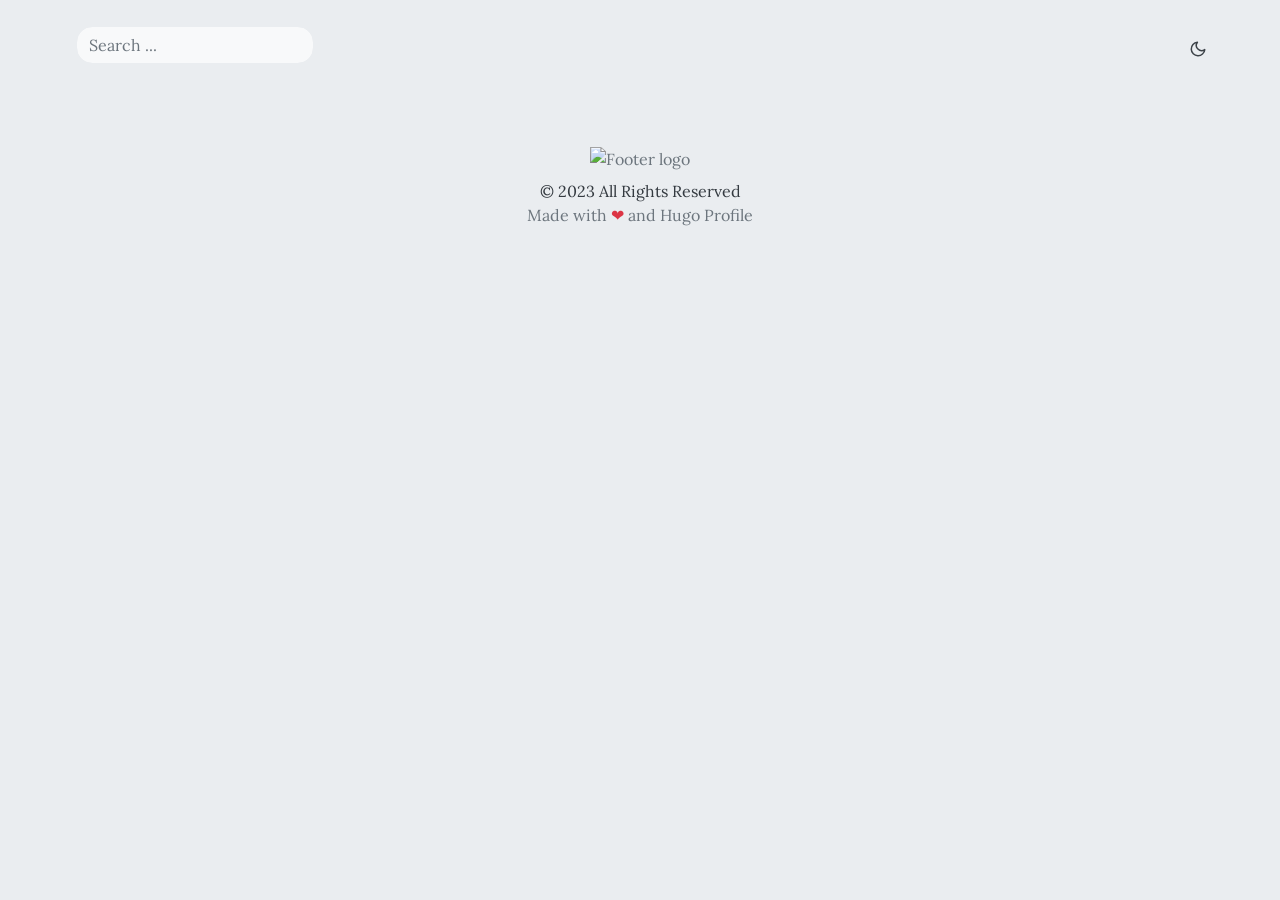
==== index.html @ 97f31968 "deploy: 931cd6fc75c11cf27ccd71684d33499bc41cb45c" ====
<!doctype html><html><head><meta name=generator content="Hugo 0.110.0"><meta charset=utf-8><meta name=viewport content="width=device-width,initial-scale=1"><meta http-equiv=x-ua-compatible content="ie=edge"><meta http-equiv=accept-ch content="DPR, Viewport-Width, Width"><link rel=icon href=/fav.png type=image/gif><link rel=preconnect href=https://fonts.googleapis.com><link rel=preconnect href=https://fonts.gstatic.com crossorigin><link rel=preload as=style href="https://fonts.googleapis.com/css2?family=Alata&family=Lora:ital,wght@0,400;0,500;0,600;0,700;1,400;1,500;1,600;1,700&family=Roboto:ital,wght@0,100;0,300;0,400;0,500;0,700;0,900;1,100;1,300;1,400;1,500;1,700;1,900&display=swap"><link rel=stylesheet href="https://fonts.googleapis.com/css2?family=Alata&family=Lora:ital,wght@0,400;0,500;0,600;0,700;1,400;1,500;1,600;1,700&family=Roboto:ital,wght@0,100;0,300;0,400;0,500;0,700;0,900;1,100;1,300;1,400;1,500;1,700;1,900&display=swap" media=print onload='this.media="all"'><noscript><link href="https://fonts.googleapis.com/css2?family=Alata&family=Lora:ital,wght@0,400;0,500;0,600;0,700;1,400;1,500;1,600;1,700&family=Roboto:ital,wght@0,100;0,300;0,400;0,500;0,700;0,900;1,100;1,300;1,400;1,500;1,700;1,900&display=swap" rel=stylesheet></noscript><link rel=stylesheet href=/css/font.css media=all><meta property="og:title" content="My New Hugo Site"><meta property="og:description" content><meta property="og:type" content="website"><meta property="og:url" content="http://eswarijayakumar.github.io/"><meta name=twitter:card content="summary"><meta name=twitter:title content="My New Hugo Site"><meta name=twitter:description content><link rel=stylesheet href=/bootstrap-5/css/bootstrap.min.css media=all><link rel=stylesheet href=/css/header.css media=all><link rel=stylesheet href=/css/footer.css media=all><link rel=stylesheet href=/css/theme.css media=all><style>:root{--text-color:#343a40;--text-secondary-color:#6c757d;--background-color:#eaedf0;--secondary-background-color:#64ffda1a;--primary-color:#007bff;--secondary-color:#f8f9fa;--text-color-dark:#e4e6eb;--text-secondary-color-dark:#b0b3b8;--background-color-dark:#18191a;--secondary-background-color-dark:#212529;--primary-color-dark:#ffffff;--secondary-color-dark:#212529}body{font-size:1rem;font-weight:400;line-height:1.5;text-align:left}html{background-color:var(--background-color)!important}body::-webkit-scrollbar{width:.5em;height:.5em;background-color:var(--background-color)}::-webkit-scrollbar-track{box-shadow:inset 0 0 6px var(--background-color);border-radius:1rem}::-webkit-scrollbar-thumb{border-radius:1rem;background-color:var(--secondary-color);outline:1px solid var(--background-color)}#search-content::-webkit-scrollbar{width:.5em;height:.1em;background-color:var(--background-color)}</style><meta name=description content><link rel=stylesheet href=/css/index.css media=all><link rel=stylesheet href=/css/projects.css media=all><script defer src=/fontawesome-5/all-5.15.4.js></script><title>My New Hugo Site</title></head><body class=light onload=loading()><script>localStorage.getItem("pref-theme")==="dark"?document.body.classList.add("dark"):localStorage.getItem("pref-theme")==="light"?document.body.classList.remove("dark"):window.matchMedia("(prefers-color-scheme: dark)").matches&&document.body.classList.add("dark")</script><header><nav class="pt-3 navbar navbar-expand-lg"><div class="container-fluid mx-xs-2 mx-sm-5 mx-md-5 mx-lg-5"><a class="navbar-brand primary-font text-wrap" href=/></a><div><input id=search autocomplete=off class="form-control mr-sm-2 d-none d-md-block" placeholder="Search ..." aria-label=Search oninput=searchOnChange(event)></div><button class=navbar-toggler type=button data-bs-toggle=collapse data-bs-target=#navbarContent aria-controls=navbarContent aria-expanded=false aria-label="Toggle navigation"><svg aria-hidden="true" height="24" viewBox="0 0 16 16" width="24" data-view-component="true"><path fill-rule="evenodd" d="M1 2.75A.75.75.0 011.75 2h12.5a.75.75.0 110 1.5H1.75A.75.75.0 011 2.75zm0 5A.75.75.0 011.75 7h12.5a.75.75.0 110 1.5H1.75A.75.75.0 011 7.75zM1.75 12a.75.75.0 100 1.5h12.5a.75.75.0 100-1.5H1.75z"/></svg></button><div class="collapse navbar-collapse text-wrap primary-font" id=navbarContent><ul class="navbar-nav ms-auto text-center"><li class="nav-item navbar-text d-block d-md-none"><div class=nav-link><input id=search autocomplete=off class="form-control mr-sm-2" placeholder="Search ..." aria-label=Search oninput=searchOnChange(event)></div></li><li class="nav-item navbar-text"><div class=text-center><button id=theme-toggle><svg id="moon" xmlns="http://www.w3.org/2000/svg" width="24" height="24" viewBox="0 0 24 24" fill="none" stroke="currentcolor" stroke-width="2" stroke-linecap="round" stroke-linejoin="round"><path d="M21 12.79A9 9 0 1111.21 3 7 7 0 0021 12.79z"/></svg><svg id="sun" xmlns="http://www.w3.org/2000/svg" width="24" height="24" viewBox="0 0 24 24" fill="none" stroke="currentcolor" stroke-width="2" stroke-linecap="round" stroke-linejoin="round"><circle cx="12" cy="12" r="5"/><line x1="12" y1="1" x2="12" y2="3"/><line x1="12" y1="21" x2="12" y2="23"/><line x1="4.22" y1="4.22" x2="5.64" y2="5.64"/><line x1="18.36" y1="18.36" x2="19.78" y2="19.78"/><line x1="1" y1="12" x2="3" y2="12"/><line x1="21" y1="12" x2="23" y2="12"/><line x1="4.22" y1="19.78" x2="5.64" y2="18.36"/><line x1="18.36" y1="5.64" x2="19.78" y2="4.22"/></svg></button></div></li></ul></div></div></nav></header><div id=content><svg xmlns="http://www.w3.org/2000/svg" style="display:none"><symbol id="check-circle-fill" viewBox="0 0 16 16"><path d="M16 8A8 8 0 110 8a8 8 0 0116 0zm-3.97-3.03a.75.75.0 00-1.08.022L7.477 9.417 5.384 7.323a.75.75.0 00-1.06 1.06L6.97 11.03a.75.75.0 001.079-.02l3.992-4.99a.75.75.0 00-.01-1.05z"/></symbol><symbol id="info-fill" viewBox="0 0 16 16"><path d="M8 16A8 8 0 108 0a8 8 0 000 16zm.93-9.412-1 4.705c-.07.34.029.533.304.533.194.0.487-.07.686-.246l-.088.416c-.287.346-.92.598-1.465.598-.703.0-1.002-.422-.808-1.319l.738-3.468c.064-.293.006-.399-.287-.47l-.451-.081.082-.381 2.29-.287zM8 5.5a1 1 0 110-2 1 1 0 010 2z"/></symbol><symbol id="exclamation-triangle-fill" viewBox="0 0 16 16"><path d="M8.982 1.566a1.13 1.13.0 00-1.96.0L.165 13.233c-.457.778.091 1.767.98 1.767h13.713c.889.0 1.438-.99.98-1.767L8.982 1.566zM8 5c.535.0.954.462.9.995l-.35 3.507a.552.552.0 01-1.1.0L7.1 5.995A.905.905.0 018 5zm.002 6a1 1 0 110 2 1 1 0 010-2z"/></symbol></svg></div><footer><div class="container py-3" id=recent-posts></div><div class="text-center pt-2"></div><div class="container py-4"><div class="row justify-content-center"><div class="col-md-4 text-center"><div class=pb-2><a href=http://eswarijayakumar.github.io/ title="My New Hugo Site"><img alt="Footer logo" src height=40px width=40px></a></div>&copy; 2023 All Rights Reserved<div class=text-secondary>Made with
<span class=text-danger>&#10084;</span>
and
<a href=https://github.com/gurusabarish/hugo-profile target=_blank title="Designed and developed by gurusabarish">Hugo Profile</a></div></div></div></div></footer><script src=/bootstrap-5/js/bootstrap.bundle.min.js></script>
<script>localStorage.getItem("pref-theme")==="dark"?document.body.classList.add("dark"):localStorage.getItem("pref-theme")==="light"?document.body.classList.remove("dark"):window.matchMedia("(prefers-color-scheme: dark)").matches&&document.body.classList.add("dark")</script><script>document.getElementById("theme-toggle").addEventListener("click",()=>{document.body.className.includes("dark")?(document.body.classList.remove("dark"),localStorage.setItem("pref-theme","light")):(document.body.classList.add("dark"),localStorage.setItem("pref-theme","dark"))});var tooltipTriggerList=[].slice.call(document.querySelectorAll('[data-bs-toggle="tooltip"]')),tooltipList=tooltipTriggerList.map(function(e){return new bootstrap.Tooltip(e)})</script><script>let loadingIcons;function loading(){myVar=setTimeout(showPage,100)}function showPage(){try{document.getElementById("loading-icons").style.display="block"}catch{}}</script><script src=/js/search.js></script><section id=search-content class=py-2><div class=container id=search-results></div></section></body></html>
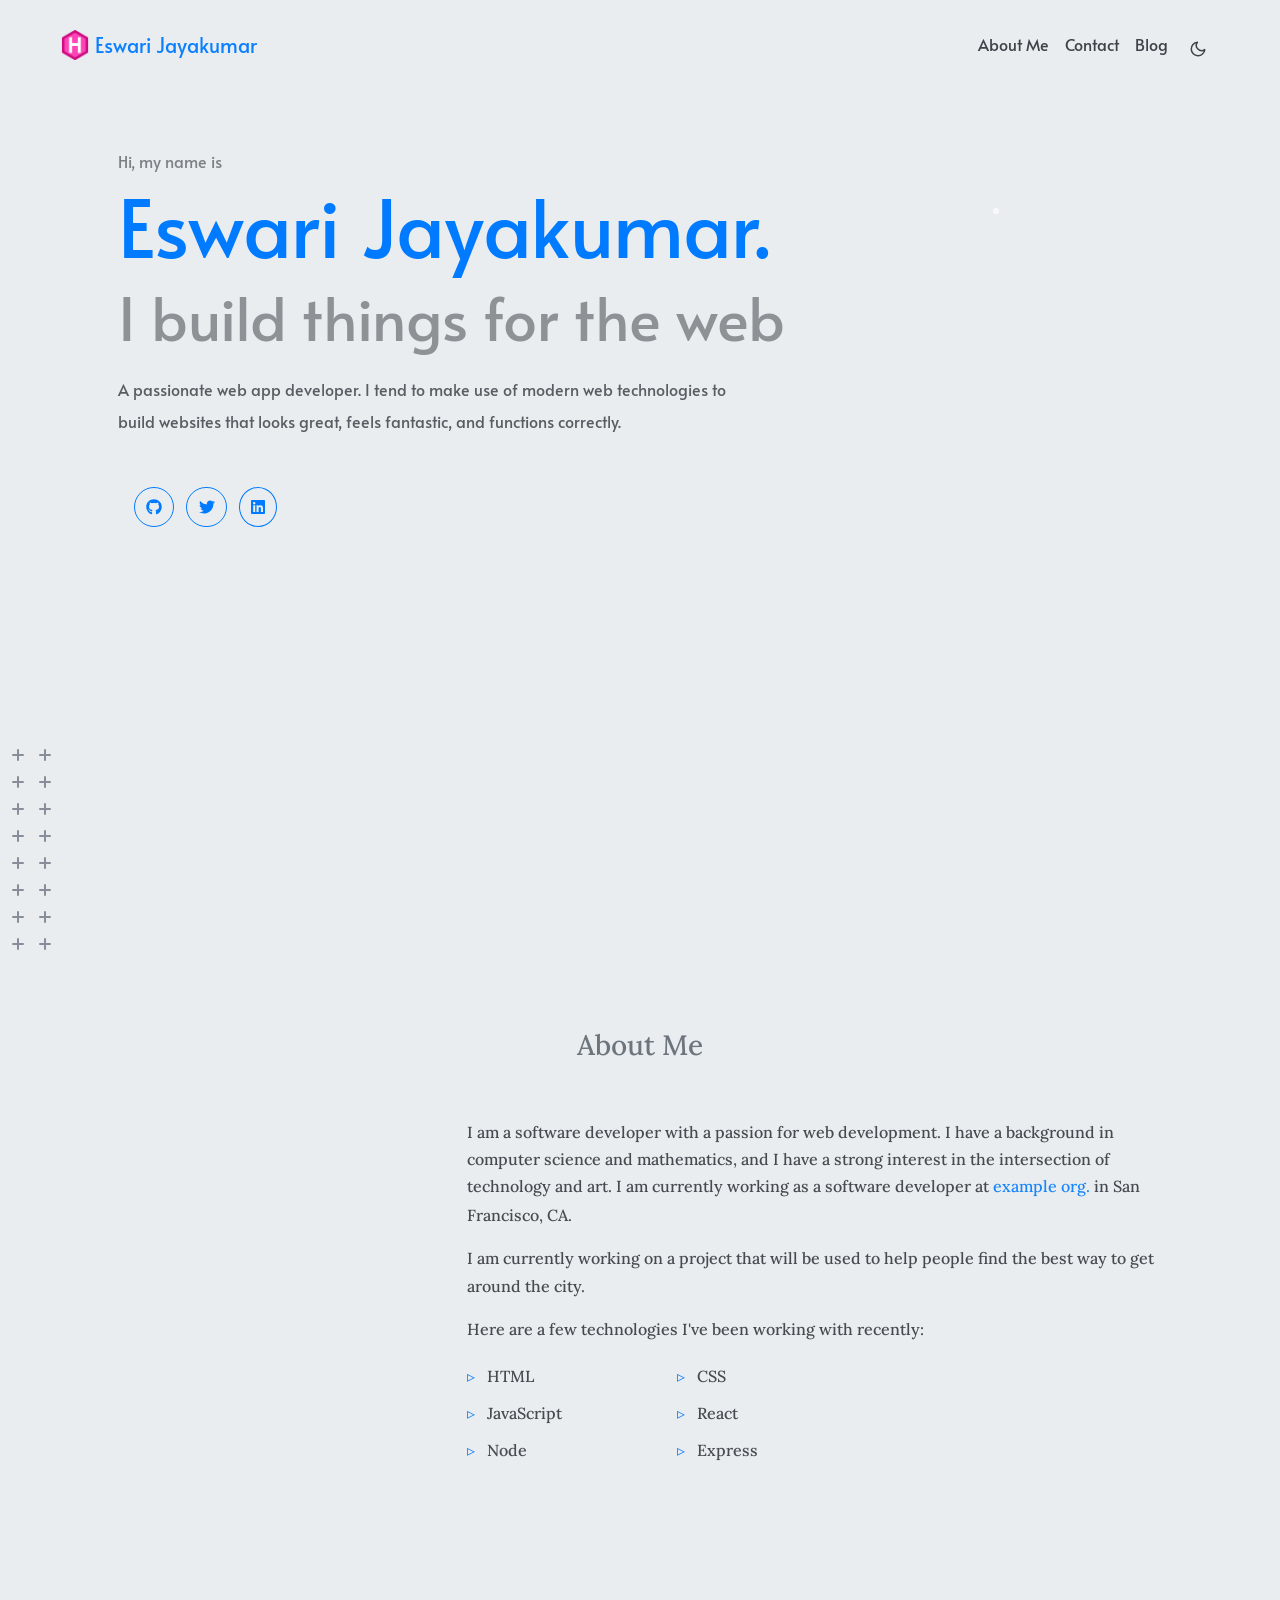
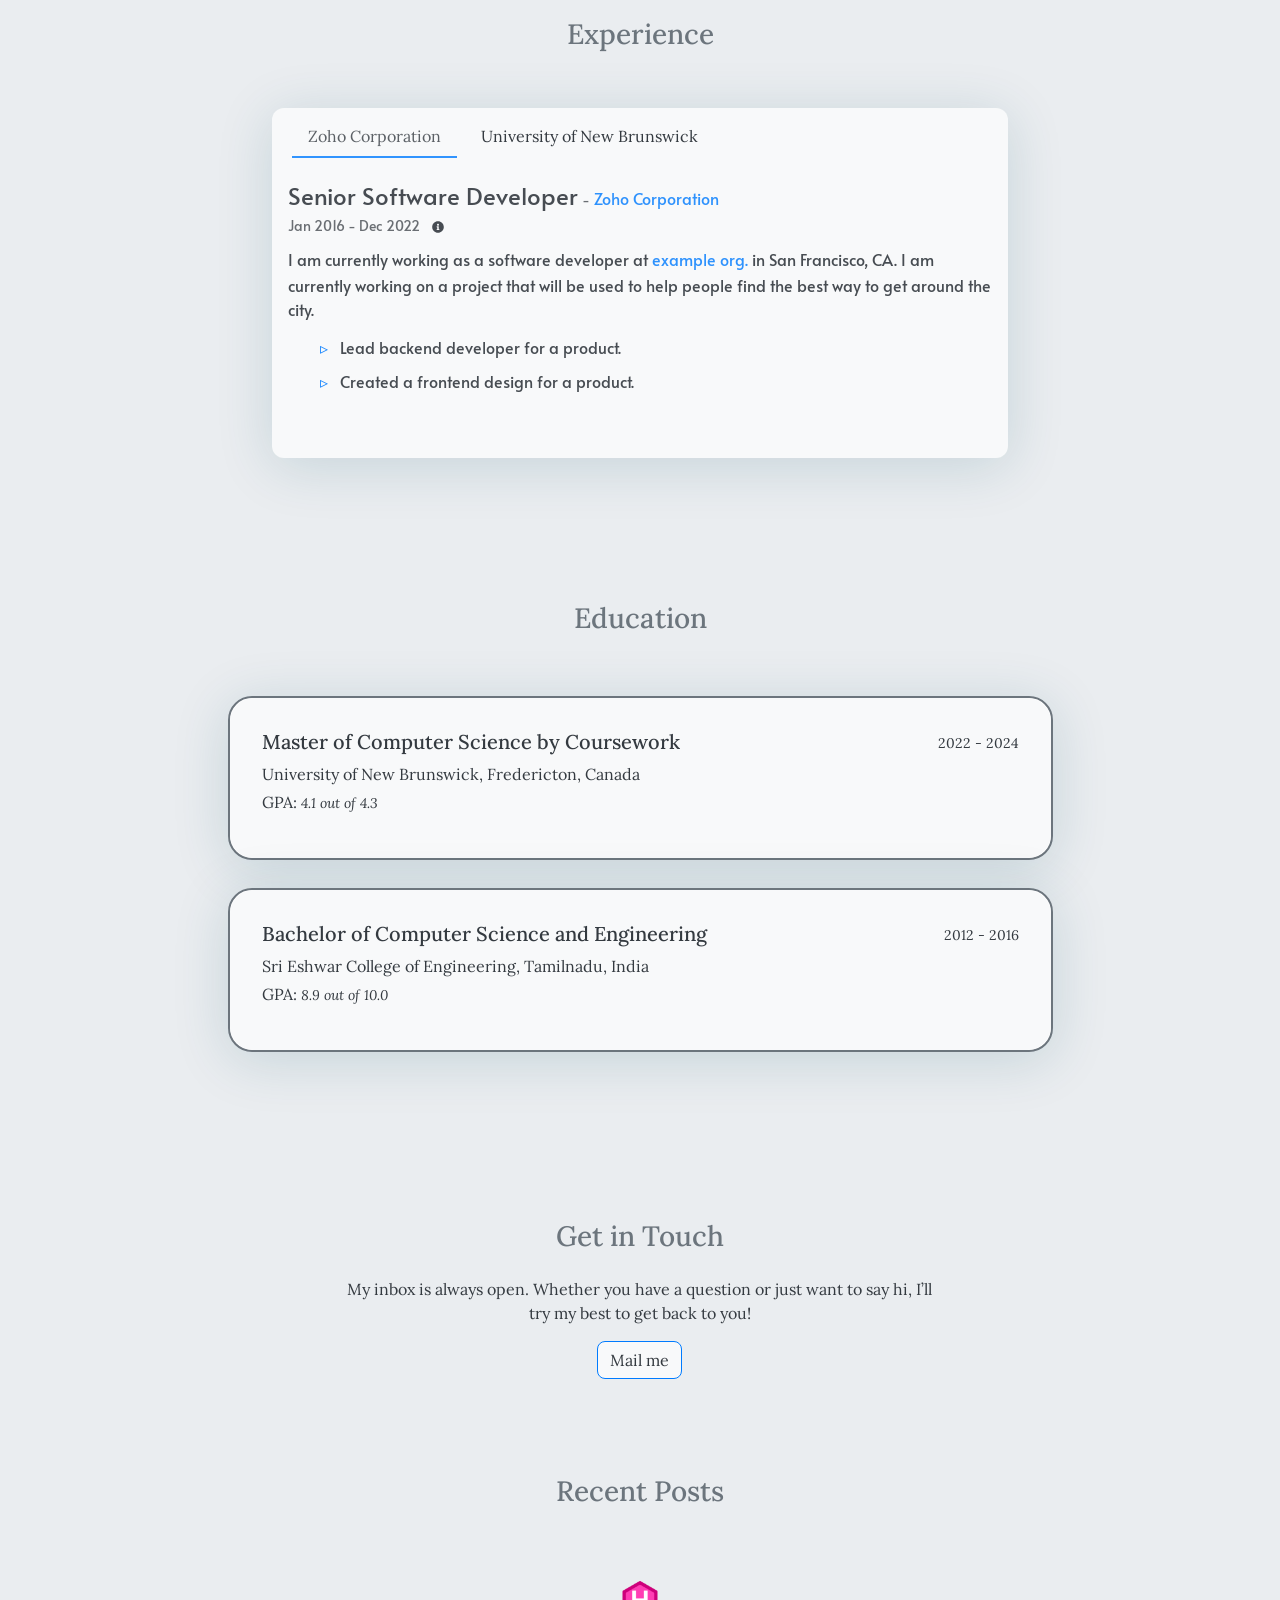
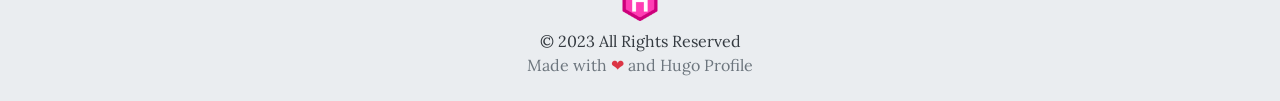
==== commit f1ce962c: "deploy: 6dffed953091eaf72e20a748647a197016626f09" ====
--- a/index.html
+++ b/index.html
@@ -1,5 +1,17 @@
-<!doctype html><html><head><meta name=generator content="Hugo 0.110.0"><meta charset=utf-8><meta name=viewport content="width=device-width,initial-scale=1"><meta http-equiv=x-ua-compatible content="ie=edge"><meta http-equiv=accept-ch content="DPR, Viewport-Width, Width"><link rel=icon href=/fav.png type=image/gif><link rel=preconnect href=https://fonts.googleapis.com><link rel=preconnect href=https://fonts.gstatic.com crossorigin><link rel=preload as=style href="https://fonts.googleapis.com/css2?family=Alata&family=Lora:ital,wght@0,400;0,500;0,600;0,700;1,400;1,500;1,600;1,700&family=Roboto:ital,wght@0,100;0,300;0,400;0,500;0,700;0,900;1,100;1,300;1,400;1,500;1,700;1,900&display=swap"><link rel=stylesheet href="https://fonts.googleapis.com/css2?family=Alata&family=Lora:ital,wght@0,400;0,500;0,600;0,700;1,400;1,500;1,600;1,700&family=Roboto:ital,wght@0,100;0,300;0,400;0,500;0,700;0,900;1,100;1,300;1,400;1,500;1,700;1,900&display=swap" media=print onload='this.media="all"'><noscript><link href="https://fonts.googleapis.com/css2?family=Alata&family=Lora:ital,wght@0,400;0,500;0,600;0,700;1,400;1,500;1,600;1,700&family=Roboto:ital,wght@0,100;0,300;0,400;0,500;0,700;0,900;1,100;1,300;1,400;1,500;1,700;1,900&display=swap" rel=stylesheet></noscript><link rel=stylesheet href=/css/font.css media=all><meta property="og:title" content="My New Hugo Site"><meta property="og:description" content><meta property="og:type" content="website"><meta property="og:url" content="http://eswarijayakumar.github.io/"><meta name=twitter:card content="summary"><meta name=twitter:title content="My New Hugo Site"><meta name=twitter:description content><link rel=stylesheet href=/bootstrap-5/css/bootstrap.min.css media=all><link rel=stylesheet href=/css/header.css media=all><link rel=stylesheet href=/css/footer.css media=all><link rel=stylesheet href=/css/theme.css media=all><style>:root{--text-color:#343a40;--text-secondary-color:#6c757d;--background-color:#eaedf0;--secondary-background-color:#64ffda1a;--primary-color:#007bff;--secondary-color:#f8f9fa;--text-color-dark:#e4e6eb;--text-secondary-color-dark:#b0b3b8;--background-color-dark:#18191a;--secondary-background-color-dark:#212529;--primary-color-dark:#ffffff;--secondary-color-dark:#212529}body{font-size:1rem;font-weight:400;line-height:1.5;text-align:left}html{background-color:var(--background-color)!important}body::-webkit-scrollbar{width:.5em;height:.5em;background-color:var(--background-color)}::-webkit-scrollbar-track{box-shadow:inset 0 0 6px var(--background-color);border-radius:1rem}::-webkit-scrollbar-thumb{border-radius:1rem;background-color:var(--secondary-color);outline:1px solid var(--background-color)}#search-content::-webkit-scrollbar{width:.5em;height:.1em;background-color:var(--background-color)}</style><meta name=description content><link rel=stylesheet href=/css/index.css media=all><link rel=stylesheet href=/css/projects.css media=all><script defer src=/fontawesome-5/all-5.15.4.js></script><title>My New Hugo Site</title></head><body class=light onload=loading()><script>localStorage.getItem("pref-theme")==="dark"?document.body.classList.add("dark"):localStorage.getItem("pref-theme")==="light"?document.body.classList.remove("dark"):window.matchMedia("(prefers-color-scheme: dark)").matches&&document.body.classList.add("dark")</script><header><nav class="pt-3 navbar navbar-expand-lg"><div class="container-fluid mx-xs-2 mx-sm-5 mx-md-5 mx-lg-5"><a class="navbar-brand primary-font text-wrap" href=/></a><div><input id=search autocomplete=off class="form-control mr-sm-2 d-none d-md-block" placeholder="Search ..." aria-label=Search oninput=searchOnChange(event)></div><button class=navbar-toggler type=button data-bs-toggle=collapse data-bs-target=#navbarContent aria-controls=navbarContent aria-expanded=false aria-label="Toggle navigation"><svg aria-hidden="true" height="24" viewBox="0 0 16 16" width="24" data-view-component="true"><path fill-rule="evenodd" d="M1 2.75A.75.75.0 011.75 2h12.5a.75.75.0 110 1.5H1.75A.75.75.0 011 2.75zm0 5A.75.75.0 011.75 7h12.5a.75.75.0 110 1.5H1.75A.75.75.0 011 7.75zM1.75 12a.75.75.0 100 1.5h12.5a.75.75.0 100-1.5H1.75z"/></svg></button><div class="collapse navbar-collapse text-wrap primary-font" id=navbarContent><ul class="navbar-nav ms-auto text-center"><li class="nav-item navbar-text d-block d-md-none"><div class=nav-link><input id=search autocomplete=off class="form-control mr-sm-2" placeholder="Search ..." aria-label=Search oninput=searchOnChange(event)></div></li><li class="nav-item navbar-text"><div class=text-center><button id=theme-toggle><svg id="moon" xmlns="http://www.w3.org/2000/svg" width="24" height="24" viewBox="0 0 24 24" fill="none" stroke="currentcolor" stroke-width="2" stroke-linecap="round" stroke-linejoin="round"><path d="M21 12.79A9 9 0 1111.21 3 7 7 0 0021 12.79z"/></svg><svg id="sun" xmlns="http://www.w3.org/2000/svg" width="24" height="24" viewBox="0 0 24 24" fill="none" stroke="currentcolor" stroke-width="2" stroke-linecap="round" stroke-linejoin="round"><circle cx="12" cy="12" r="5"/><line x1="12" y1="1" x2="12" y2="3"/><line x1="12" y1="21" x2="12" y2="23"/><line x1="4.22" y1="4.22" x2="5.64" y2="5.64"/><line x1="18.36" y1="18.36" x2="19.78" y2="19.78"/><line x1="1" y1="12" x2="3" y2="12"/><line x1="21" y1="12" x2="23" y2="12"/><line x1="4.22" y1="19.78" x2="5.64" y2="18.36"/><line x1="18.36" y1="5.64" x2="19.78" y2="4.22"/></svg></button></div></li></ul></div></div></nav></header><div id=content><svg xmlns="http://www.w3.org/2000/svg" style="display:none"><symbol id="check-circle-fill" viewBox="0 0 16 16"><path d="M16 8A8 8 0 110 8a8 8 0 0116 0zm-3.97-3.03a.75.75.0 00-1.08.022L7.477 9.417 5.384 7.323a.75.75.0 00-1.06 1.06L6.97 11.03a.75.75.0 001.079-.02l3.992-4.99a.75.75.0 00-.01-1.05z"/></symbol><symbol id="info-fill" viewBox="0 0 16 16"><path d="M8 16A8 8 0 108 0a8 8 0 000 16zm.93-9.412-1 4.705c-.07.34.029.533.304.533.194.0.487-.07.686-.246l-.088.416c-.287.346-.92.598-1.465.598-.703.0-1.002-.422-.808-1.319l.738-3.468c.064-.293.006-.399-.287-.47l-.451-.081.082-.381 2.29-.287zM8 5.5a1 1 0 110-2 1 1 0 010 2z"/></symbol><symbol id="exclamation-triangle-fill" viewBox="0 0 16 16"><path d="M8.982 1.566a1.13 1.13.0 00-1.96.0L.165 13.233c-.457.778.091 1.767.98 1.767h13.713c.889.0 1.438-.99.98-1.767L8.982 1.566zM8 5c.535.0.954.462.9.995l-.35 3.507a.552.552.0 01-1.1.0L7.1 5.995A.905.905.0 018 5zm.002 6a1 1 0 110 2 1 1 0 010-2z"/></symbol></svg></div><footer><div class="container py-3" id=recent-posts></div><div class="text-center pt-2"></div><div class="container py-4"><div class="row justify-content-center"><div class="col-md-4 text-center"><div class=pb-2><a href=http://eswarijayakumar.github.io/ title="My New Hugo Site"><img alt="Footer logo" src height=40px width=40px></a></div>&copy; 2023 All Rights Reserved<div class=text-secondary>Made with
+<!doctype html><html><head><meta name=generator content="Hugo 0.110.0"><meta charset=utf-8><meta name=viewport content="width=device-width,initial-scale=1"><meta http-equiv=x-ua-compatible content="ie=edge"><meta http-equiv=accept-ch content="DPR, Viewport-Width, Width"><link rel=icon href=/fav.png type=image/gif><link rel=preconnect href=https://fonts.googleapis.com><link rel=preconnect href=https://fonts.gstatic.com crossorigin><link rel=preload as=style href="https://fonts.googleapis.com/css2?family=Alata&family=Lora:ital,wght@0,400;0,500;0,600;0,700;1,400;1,500;1,600;1,700&family=Roboto:ital,wght@0,100;0,300;0,400;0,500;0,700;0,900;1,100;1,300;1,400;1,500;1,700;1,900&display=swap"><link rel=stylesheet href="https://fonts.googleapis.com/css2?family=Alata&family=Lora:ital,wght@0,400;0,500;0,600;0,700;1,400;1,500;1,600;1,700&family=Roboto:ital,wght@0,100;0,300;0,400;0,500;0,700;0,900;1,100;1,300;1,400;1,500;1,700;1,900&display=swap" media=print onload='this.media="all"'><noscript><link href="https://fonts.googleapis.com/css2?family=Alata&family=Lora:ital,wght@0,400;0,500;0,600;0,700;1,400;1,500;1,600;1,700&family=Roboto:ital,wght@0,100;0,300;0,400;0,500;0,700;0,900;1,100;1,300;1,400;1,500;1,700;1,900&display=swap" rel=stylesheet></noscript><link rel=stylesheet href=/css/font.css media=all><meta property="og:title" content="Eswari Personal Website"><meta property="og:description" content="Text about my cool site"><meta property="og:type" content="website"><meta property="og:url" content="http://eswarijayakumar.github.io/"><meta property="og:site_name" content="Eswari Jayakumar"><meta name=twitter:card content="summary"><meta name=twitter:title content="Eswari Personal Website"><meta name=twitter:description content="Text about my cool site"><link rel=stylesheet href=/bootstrap-5/css/bootstrap.min.css media=all><link rel=stylesheet href=/css/header.css media=all><link rel=stylesheet href=/css/footer.css media=all><link rel=stylesheet href=/css/theme.css media=all><style>:root{--text-color:#343a40;--text-secondary-color:#6c757d;--background-color:#eaedf0;--secondary-background-color:#64ffda1a;--primary-color:#007bff;--secondary-color:#f8f9fa;--text-color-dark:#e4e6eb;--text-secondary-color-dark:#b0b3b8;--background-color-dark:#18191a;--secondary-background-color-dark:#212529;--primary-color-dark:#ffffff;--secondary-color-dark:#212529}body{font-size:1rem;font-weight:400;line-height:1.5;text-align:left}html{background-color:var(--background-color)!important}body::-webkit-scrollbar{width:.5em;height:.5em;background-color:var(--background-color)}::-webkit-scrollbar-track{box-shadow:inset 0 0 6px var(--background-color);border-radius:1rem}::-webkit-scrollbar-thumb{border-radius:1rem;background-color:var(--secondary-color);outline:1px solid var(--background-color)}#search-content::-webkit-scrollbar{width:.5em;height:.1em;background-color:var(--background-color)}</style><meta name=description content="Text about my cool site"><link rel=stylesheet href=/css/index.css media=all><link rel=stylesheet href=/css/projects.css media=all><script defer src=/fontawesome-5/all-5.15.4.js></script><title>Eswari Personal Website</title></head><body class=light onload=loading()><script>localStorage.getItem("pref-theme")==="dark"?document.body.classList.add("dark"):localStorage.getItem("pref-theme")==="light"?document.body.classList.remove("dark"):window.matchMedia("(prefers-color-scheme: dark)").matches&&document.body.classList.add("dark")</script><header><nav class="pt-3 navbar navbar-expand-lg animate"><div class="container-fluid mx-xs-2 mx-sm-5 mx-md-5 mx-lg-5"><a class="navbar-brand primary-font text-wrap" href=/><img src=/fav.png width=30 height=30 class="d-inline-block align-top">
+Eswari Jayakumar</a>
+<button class=navbar-toggler type=button data-bs-toggle=collapse data-bs-target=#navbarContent aria-controls=navbarContent aria-expanded=false aria-label="Toggle navigation"><svg aria-hidden="true" height="24" viewBox="0 0 16 16" width="24" data-view-component="true"><path fill-rule="evenodd" d="M1 2.75A.75.75.0 011.75 2h12.5a.75.75.0 110 1.5H1.75A.75.75.0 011 2.75zm0 5A.75.75.0 011.75 7h12.5a.75.75.0 110 1.5H1.75A.75.75.0 011 7.75zM1.75 12a.75.75.0 100 1.5h12.5a.75.75.0 100-1.5H1.75z"/></svg></button><div class="collapse navbar-collapse text-wrap primary-font" id=navbarContent><ul class="navbar-nav ms-auto text-center"><li class="nav-item navbar-text"><a class=nav-link href=/#about aria-label=about>About Me</a></li><li class="nav-item navbar-text"><a class=nav-link href=/#contact aria-label=contact>Contact</a></li><li class="nav-item navbar-text"><a class=nav-link href=/blogs title="Blog posts">Blog</a></li><li class="nav-item navbar-text"><div class=text-center><button id=theme-toggle><svg id="moon" xmlns="http://www.w3.org/2000/svg" width="24" height="24" viewBox="0 0 24 24" fill="none" stroke="currentcolor" stroke-width="2" stroke-linecap="round" stroke-linejoin="round"><path d="M21 12.79A9 9 0 1111.21 3 7 7 0 0021 12.79z"/></svg><svg id="sun" xmlns="http://www.w3.org/2000/svg" width="24" height="24" viewBox="0 0 24 24" fill="none" stroke="currentcolor" stroke-width="2" stroke-linecap="round" stroke-linejoin="round"><circle cx="12" cy="12" r="5"/><line x1="12" y1="1" x2="12" y2="3"/><line x1="12" y1="21" x2="12" y2="23"/><line x1="4.22" y1="4.22" x2="5.64" y2="5.64"/><line x1="18.36" y1="18.36" x2="19.78" y2="19.78"/><line x1="1" y1="12" x2="3" y2="12"/><line x1="21" y1="12" x2="23" y2="12"/><line x1="4.22" y1="19.78" x2="5.64" y2="18.36"/><line x1="18.36" y1="5.64" x2="19.78" y2="4.22"/></svg></button></div></li></ul></div></div></nav></header><div id=content><section id=hero class="py-5 align-middle"><div class="container px-3 px-sm-5 px-md-5 px-lg-5 pt-lg-3"><div class=row><div class="col-sm-12 col-md-12 col-lg-8 content animate" id=primary-font><span class=subtitle>Hi, my name is</span><h2>Eswari Jayakumar.</h2><h3>I build things for the web</h3><p class=hero-content>A passionate web app developer. I tend to make use of modern web technologies to build websites that looks great, feels fantastic, and functions correctly.</p><div class=row><div class="col-auto h-100"></div><div class="col-auto px-0 h-100"><span id=loading-icons style=display:none><span class=px-1><a href=https://github.com/eswarijayakumar target=_blank class="btn social-icon"><i class="fab fa-github"></i></a></span>
+<span class=px-1><a href=https://twitter.com/eswarijk target=_blank class="btn social-icon"><i class="fab fa-twitter"></i></a></span>
+<span class=px-1><a href=https://www.linkedin.com/in/eswari-jayakumar/ target=_blank class="btn social-icon"><i class="fab fa-linkedin"></i></a></span></span></div></div></div><div class="col-sm-12 col-md-12 col-lg-4"><div class="row justify-content-center"><div class="col-sm-12 col-md-9 pt-5 image animate px-5 px-md-5 px-lg-0 text-center"><img src=/images/hero.svg class="img-thumbnail mx-auto" alt></div></div></div></div></div><div class="hero-bottom-svg d-md-block d-lg-block d-none"><svg xmlns="http://www.w3.org/2000/svg" width="201" height="201" viewBox="0 0 201 201"><g id="Group_1168" data-name="Group 1168" transform="translate(-384 -1392)"><rect id="Rectangle_2206" data-name="Rectangle 2206" width="12" height="2" rx="1" transform="translate(391 1392) rotate(90)" fill="#282f49"/><rect id="Rectangle_2271" data-name="Rectangle 2271" width="12" height="2" rx="1" transform="translate(391 1500) rotate(90)" fill="#282f49"/><rect id="Rectangle_2238" data-name="Rectangle 2238" width="12" height="2" rx="1" transform="translate(391 1446) rotate(90)" fill="#282f49"/><rect id="Rectangle_2278" data-name="Rectangle 2278" width="12" height="2" rx="1" transform="translate(391 1554) rotate(90)" fill="#282f49"/><rect id="Rectangle_2222" data-name="Rectangle 2222" width="12" height="2" rx="1" transform="translate(391 1419) rotate(90)" fill="#282f49"/><rect id="Rectangle_2272" data-name="Rectangle 2272" width="12" height="2" rx="1" transform="translate(391 1527) rotate(90)" fill="#282f49"/><rect id="Rectangle_2241" data-name="Rectangle 2241" width="12" height="2" rx="1" transform="translate(391 1473) rotate(90)" fill="#282f49"/><rect id="Rectangle_2288" data-name="Rectangle 2288" width="12" height="2" rx="1" transform="translate(391 1581) rotate(90)" fill="#282f49"/><rect id="Rectangle_2214" data-name="Rectangle 2214" width="12" height="2" rx="1" transform="translate(499 1392) rotate(90)" fill="#282f49"/><rect id="Rectangle_2289" data-name="Rectangle 2289" width="12" height="2" rx="1" transform="translate(499 1500) rotate(90)" fill="#282f49"/><rect id="Rectangle_2256" data-name="Rectangle 2256" width="12" height="2" rx="1" transform="translate(499 1446) rotate(90)" fill="#282f49"/><rect id="Rectangle_2290" data-name="Rectangle 2290" width="12" height="2" rx="1" transform="translate(499 1554) rotate(90)" fill="#282f49"/><rect id="Rectangle_2231" data-name="Rectangle 2231" width="12" height="2" rx="1" transform="translate(499 1419) rotate(90)" fill="#282f49"/><rect id="Rectangle_2291" data-name="Rectangle 2291" width="12" height="2" rx="1" transform="translate(499 1527) rotate(90)" fill="#282f49"/><rect id="Rectangle_2257" data-name="Rectangle 2257" width="12" height="2" rx="1" transform="translate(499 1473) rotate(90)" fill="#282f49"/><rect id="Rectangle_2292" data-name="Rectangle 2292" width="12" height="2" rx="1" transform="translate(499 1581) rotate(90)" fill="#282f49"/><rect id="Rectangle_2210" data-name="Rectangle 2210" width="12" height="2" rx="1" transform="translate(445 1392) rotate(90)" fill="#282f49"/><rect id="Rectangle_2279" data-name="Rectangle 2279" width="12" height="2" rx="1" transform="translate(445 1500) rotate(90)" fill="#282f49"/><rect id="Rectangle_2248" data-name="Rectangle 2248" width="12" height="2" rx="1" transform="translate(445 1446) rotate(90)" fill="#282f49"/><rect id="Rectangle_2280" data-name="Rectangle 2280" width="12" height="2" rx="1" transform="translate(445 1554) rotate(90)" fill="#282f49"/><rect id="Rectangle_2226" data-name="Rectangle 2226" width="12" height="2" rx="1" transform="translate(445 1419) rotate(90)" fill="#282f49"/><rect id="Rectangle_2281" data-name="Rectangle 2281" width="12" height="2" rx="1" transform="translate(445 1527) rotate(90)" fill="#282f49"/><rect id="Rectangle_2249" data-name="Rectangle 2249" width="12" height="2" rx="1" transform="translate(445 1473) rotate(90)" fill="#282f49"/><rect id="Rectangle_2293" data-name="Rectangle 2293" width="12" height="2" rx="1" transform="translate(445 1581) rotate(90)" fill="#282f49"/><rect id="Rectangle_2219" data-name="Rectangle 2219" width="12" height="2" rx="1" transform="translate(553 1392) rotate(90)" fill="#282f49"/><rect id="Rectangle_2310" data-name="Rectangle 2310" width="12" height="2" rx="1" transform="translate(553 1500) rotate(90)" fill="#282f49"/><rect id="Rectangle_2262" data-name="Rectangle 2262" width="12" height="2" rx="1" transform="translate(553 1446) rotate(90)" fill="#282f49"/><rect id="Rectangle_2311" data-name="Rectangle 2311" width="12" height="2" rx="1" transform="translate(553 1554) rotate(90)" fill="#282f49"/><rect id="Rectangle_2232" data-name="Rectangle 2232" width="12" height="2" rx="1" transform="translate(553 1419) rotate(90)" fill="#282f49"/><rect id="Rectangle_2312" data-name="Rectangle 2312" width="12" height="2" rx="1" transform="translate(553 1527) rotate(90)" fill="#282f49"/><rect id="Rectangle_2263" data-name="Rectangle 2263" width="12" height="2" rx="1" transform="translate(553 1473) rotate(90)" fill="#282f49"/><rect id="Rectangle_2313" data-name="Rectangle 2313" width="12" height="2" rx="1" transform="translate(553 1581) rotate(90)" fill="#282f49"/><rect id="Rectangle_2209" data-name="Rectangle 2209" width="12" height="2" rx="1" transform="translate(418 1392) rotate(90)" fill="#282f49"/><rect id="Rectangle_2273" data-name="Rectangle 2273" width="12" height="2" rx="1" transform="translate(418 1500) rotate(90)" fill="#282f49"/><rect id="Rectangle_2242" data-name="Rectangle 2242" width="12" height="2" rx="1" transform="translate(418 1446) rotate(90)" fill="#282f49"/><rect id="Rectangle_2282" data-name="Rectangle 2282" width="12" height="2" rx="1" transform="translate(418 1554) rotate(90)" fill="#282f49"/><rect id="Rectangle_2223" data-name="Rectangle 2223" width="12" height="2" rx="1" transform="translate(418 1419) rotate(90)" fill="#282f49"/><rect id="Rectangle_2274" data-name="Rectangle 2274" width="12" height="2" rx="1" transform="translate(418 1527) rotate(90)" fill="#282f49"/><rect id="Rectangle_2243" data-name="Rectangle 2243" width="12" height="2" rx="1" transform="translate(418 1473) rotate(90)" fill="#282f49"/><rect id="Rectangle_2294" data-name="Rectangle 2294" width="12" height="2" rx="1" transform="translate(418 1581) rotate(90)" fill="#282f49"/><rect id="Rectangle_2217" data-name="Rectangle 2217" width="12" height="2" rx="1" transform="translate(526 1392) rotate(90)" fill="#282f49"/><rect id="Rectangle_2314" data-name="Rectangle 2314" width="12" height="2" rx="1" transform="translate(526 1500) rotate(90)" fill="#282f49"/><rect id="Rectangle_2258" data-name="Rectangle 2258" width="12" height="2" rx="1" transform="translate(526 1446) rotate(90)" fill="#282f49"/><rect id="Rectangle_2315" data-name="Rectangle 2315" width="12" height="2" rx="1" transform="translate(526 1554) rotate(90)" fill="#282f49"/><rect id="Rectangle_2233" data-name="Rectangle 2233" width="12" height="2" rx="1" transform="translate(526 1419) rotate(90)" fill="#282f49"/><rect id="Rectangle_2316" data-name="Rectangle 2316" width="12" height="2" rx="1" transform="translate(526 1527) rotate(90)" fill="#282f49"/><rect id="Rectangle_2259" data-name="Rectangle 2259" width="12" height="2" rx="1" transform="translate(526 1473) rotate(90)" fill="#282f49"/><rect id="Rectangle_2317" data-name="Rectangle 2317" width="12" height="2" rx="1" transform="translate(526 1581) rotate(90)" fill="#282f49"/><rect id="Rectangle_2211" data-name="Rectangle 2211" width="12" height="2" rx="1" transform="translate(472 1392) rotate(90)" fill="#282f49"/><rect id="Rectangle_2295" data-name="Rectangle 2295" width="12" height="2" rx="1" transform="translate(472 1500) rotate(90)" fill="#282f49"/><rect id="Rectangle_2250" data-name="Rectangle 2250" width="12" height="2" rx="1" transform="translate(472 1446) rotate(90)" fill="#282f49"/><rect id="Rectangle_2296" data-name="Rectangle 2296" width="12" height="2" rx="1" transform="translate(472 1554) rotate(90)" fill="#282f49"/><rect id="Rectangle_2227" data-name="Rectangle 2227" width="12" height="2" rx="1" transform="translate(472 1419) rotate(90)" fill="#282f49"/><rect id="Rectangle_2297" data-name="Rectangle 2297" width="12" height="2" rx="1" transform="translate(472 1527) rotate(90)" fill="#282f49"/><rect id="Rectangle_2251" data-name="Rectangle 2251" width="12" height="2" rx="1" transform="translate(472 1473) rotate(90)" fill="#282f49"/><rect id="Rectangle_2298" data-name="Rectangle 2298" width="12" height="2" rx="1" transform="translate(472 1581) rotate(90)" fill="#282f49"/><rect id="Rectangle_2221" data-name="Rectangle 2221" width="12" height="2" rx="1" transform="translate(580 1392) rotate(90)" fill="#282f49"/><rect id="Rectangle_2318" data-name="Rectangle 2318" width="12" height="2" rx="1" transform="translate(580 1500) rotate(90)" fill="#282f49"/><rect id="Rectangle_2264" data-name="Rectangle 2264" width="12" height="2" rx="1" transform="translate(580 1446) rotate(90)" fill="#282f49"/><rect id="Rectangle_2319" data-name="Rectangle 2319" width="12" height="2" rx="1" transform="translate(580 1554) rotate(90)" fill="#282f49"/><rect id="Rectangle_2236" data-name="Rectangle 2236" width="12" height="2" rx="1" transform="translate(580 1419) rotate(90)" fill="#282f49"/><rect id="Rectangle_2320" data-name="Rectangle 2320" width="12" height="2" rx="1" transform="translate(580 1527) rotate(90)" fill="#282f49"/><rect id="Rectangle_2265" data-name="Rectangle 2265" width="12" height="2" rx="1" transform="translate(580 1473) rotate(90)" fill="#282f49"/><rect id="Rectangle_2321" data-name="Rectangle 2321" width="12" height="2" rx="1" transform="translate(580 1581) rotate(90)" fill="#282f49"/><rect id="Rectangle_2207" data-name="Rectangle 2207" width="12" height="2" rx="1" transform="translate(396 1399) rotate(-180)" fill="#282f49"/><rect id="Rectangle_2270" data-name="Rectangle 2270" width="12" height="2" rx="1" transform="translate(396 1507) rotate(-180)" fill="#282f49"/><rect id="Rectangle_2239" data-name="Rectangle 2239" width="12" height="2" rx="1" transform="translate(396 1453) rotate(-180)" fill="#282f49"/><rect id="Rectangle_2283" data-name="Rectangle 2283" width="12" height="2" rx="1" transform="translate(396 1561) rotate(-180)" fill="#282f49"/><rect id="Rectangle_2224" data-name="Rectangle 2224" width="12" height="2" rx="1" transform="translate(396 1426) rotate(-180)" fill="#282f49"/><rect id="Rectangle_2275" data-name="Rectangle 2275" width="12" height="2" rx="1" transform="translate(396 1534) rotate(-180)" fill="#282f49"/><rect id="Rectangle_2244" data-name="Rectangle 2244" width="12" height="2" rx="1" transform="translate(396 1480) rotate(-180)" fill="#282f49"/><rect id="Rectangle_2299" data-name="Rectangle 2299" width="12" height="2" rx="1" transform="translate(396 1588) rotate(-180)" fill="#282f49"/><rect id="Rectangle_2215" data-name="Rectangle 2215" width="12" height="2" rx="1" transform="translate(504 1399) rotate(-180)" fill="#282f49"/><rect id="Rectangle_2300" data-name="Rectangle 2300" width="12" height="2" rx="1" transform="translate(504 1507) rotate(-180)" fill="#282f49"/><rect id="Rectangle_2252" data-name="Rectangle 2252" width="12" height="2" rx="1" transform="translate(504 1453) rotate(-180)" fill="#282f49"/><rect id="Rectangle_2301" data-name="Rectangle 2301" width="12" height="2" rx="1" transform="translate(504 1561) rotate(-180)" fill="#282f49"/><rect id="Rectangle_2228" data-name="Rectangle 2228" width="12" height="2" rx="1" transform="translate(504 1426) rotate(-180)" fill="#282f49"/><rect id="Rectangle_2302" data-name="Rectangle 2302" width="12" height="2" rx="1" transform="translate(504 1534) rotate(-180)" fill="#282f49"/><rect id="Rectangle_2253" data-name="Rectangle 2253" width="12" height="2" rx="1" transform="translate(504 1480) rotate(-180)" fill="#282f49"/><rect id="Rectangle_2303" data-name="Rectangle 2303" width="12" height="2" rx="1" transform="translate(504 1588) rotate(-180)" fill="#282f49"/><rect id="Rectangle_2212" data-name="Rectangle 2212" width="12" height="2" rx="1" transform="translate(450 1399) rotate(-180)" fill="#282f49"/><rect id="Rectangle_2284" data-name="Rectangle 2284" width="12" height="2" rx="1" transform="translate(450 1507) rotate(-180)" fill="#282f49"/><rect id="Rectangle_2245" data-name="Rectangle 2245" width="12" height="2" rx="1" transform="translate(450 1453) rotate(-180)" fill="#282f49"/><rect id="Rectangle_2285" data-name="Rectangle 2285" width="12" height="2" rx="1" transform="translate(450 1561) rotate(-180)" fill="#282f49"/><rect id="Rectangle_2229" data-name="Rectangle 2229" width="12" height="2" rx="1" transform="translate(450 1426) rotate(-180)" fill="#282f49"/><rect id="Rectangle_2286" data-name="Rectangle 2286" width="12" height="2" rx="1" transform="translate(450 1534) rotate(-180)" fill="#282f49"/><rect id="Rectangle_2246" data-name="Rectangle 2246" width="12" height="2" rx="1" transform="translate(450 1480) rotate(-180)" fill="#282f49"/><rect id="Rectangle_2304" data-name="Rectangle 2304" width="12" height="2" rx="1" transform="translate(450 1588) rotate(-180)" fill="#282f49"/><rect id="Rectangle_2218" data-name="Rectangle 2218" width="12" height="2" rx="1" transform="translate(558 1399) rotate(-180)" fill="#282f49"/><rect id="Rectangle_2322" data-name="Rectangle 2322" width="12" height="2" rx="1" transform="translate(558 1507) rotate(-180)" fill="#282f49"/><rect id="Rectangle_2266" data-name="Rectangle 2266" width="12" height="2" rx="1" transform="translate(558 1453) rotate(-180)" fill="#282f49"/><rect id="Rectangle_2323" data-name="Rectangle 2323" width="12" height="2" rx="1" transform="translate(558 1561) rotate(-180)" fill="#282f49"/><rect id="Rectangle_2234" data-name="Rectangle 2234" width="12" height="2" rx="1" transform="translate(558 1426) rotate(-180)" fill="#282f49"/><rect id="Rectangle_2324" data-name="Rectangle 2324" width="12" height="2" rx="1" transform="translate(558 1534) rotate(-180)" fill="#282f49"/><rect id="Rectangle_2267" data-name="Rectangle 2267" width="12" height="2" rx="1" transform="translate(558 1480) rotate(-180)" fill="#282f49"/><rect id="Rectangle_2325" data-name="Rectangle 2325" width="12" height="2" rx="1" transform="translate(558 1588) rotate(-180)" fill="#282f49"/><rect id="Rectangle_2208" data-name="Rectangle 2208" width="12" height="2" rx="1" transform="translate(423 1399) rotate(-180)" fill="#282f49"/><rect id="Rectangle_2276" data-name="Rectangle 2276" width="12" height="2" rx="1" transform="translate(423 1507) rotate(-180)" fill="#282f49"/><rect id="Rectangle_2240" data-name="Rectangle 2240" width="12" height="2" rx="1" transform="translate(423 1453) rotate(-180)" fill="#282f49"/><rect id="Rectangle_2287" data-name="Rectangle 2287" width="12" height="2" rx="1" transform="translate(423 1561) rotate(-180)" fill="#282f49"/><rect id="Rectangle_2225" data-name="Rectangle 2225" width="12" height="2" rx="1" transform="translate(423 1426) rotate(-180)" fill="#282f49"/><rect id="Rectangle_2277" data-name="Rectangle 2277" width="12" height="2" rx="1" transform="translate(423 1534) rotate(-180)" fill="#282f49"/><rect id="Rectangle_2247" data-name="Rectangle 2247" width="12" height="2" rx="1" transform="translate(423 1480) rotate(-180)" fill="#282f49"/><rect id="Rectangle_2305" data-name="Rectangle 2305" width="12" height="2" rx="1" transform="translate(423 1588) rotate(-180)" fill="#282f49"/><rect id="Rectangle_2216" data-name="Rectangle 2216" width="12" height="2" rx="1" transform="translate(531 1399) rotate(-180)" fill="#282f49"/><rect id="Rectangle_2326" data-name="Rectangle 2326" width="12" height="2" rx="1" transform="translate(531 1507) rotate(-180)" fill="#282f49"/><rect id="Rectangle_2260" data-name="Rectangle 2260" width="12" height="2" rx="1" transform="translate(531 1453) rotate(-180)" fill="#282f49"/><rect id="Rectangle_2327" data-name="Rectangle 2327" width="12" height="2" rx="1" transform="translate(531 1561) rotate(-180)" fill="#282f49"/><rect id="Rectangle_2235" data-name="Rectangle 2235" width="12" height="2" rx="1" transform="translate(531 1426) rotate(-180)" fill="#282f49"/><rect id="Rectangle_2328" data-name="Rectangle 2328" width="12" height="2" rx="1" transform="translate(531 1534) rotate(-180)" fill="#282f49"/><rect id="Rectangle_2261" data-name="Rectangle 2261" width="12" height="2" rx="1" transform="translate(531 1480) rotate(-180)" fill="#282f49"/><rect id="Rectangle_2329" data-name="Rectangle 2329" width="12" height="2" rx="1" transform="translate(531 1588) rotate(-180)" fill="#282f49"/><rect id="Rectangle_2213" data-name="Rectangle 2213" width="12" height="2" rx="1" transform="translate(477 1399) rotate(-180)" fill="#282f49"/><rect id="Rectangle_2306" data-name="Rectangle 2306" width="12" height="2" rx="1" transform="translate(477 1507) rotate(-180)" fill="#282f49"/><rect id="Rectangle_2254" data-name="Rectangle 2254" width="12" height="2" rx="1" transform="translate(477 1453) rotate(-180)" fill="#282f49"/><rect id="Rectangle_2307" data-name="Rectangle 2307" width="12" height="2" rx="1" transform="translate(477 1561) rotate(-180)" fill="#282f49"/><rect id="Rectangle_2230" data-name="Rectangle 2230" width="12" height="2" rx="1" transform="translate(477 1426) rotate(-180)" fill="#282f49"/><rect id="Rectangle_2308" data-name="Rectangle 2308" width="12" height="2" rx="1" transform="translate(477 1534) rotate(-180)" fill="#282f49"/><rect id="Rectangle_2255" data-name="Rectangle 2255" width="12" height="2" rx="1" transform="translate(477 1480) rotate(-180)" fill="#282f49"/><rect id="Rectangle_2309" data-name="Rectangle 2309" width="12" height="2" rx="1" transform="translate(477 1588) rotate(-180)" fill="#282f49"/><rect id="Rectangle_2220" data-name="Rectangle 2220" width="12" height="2" rx="1" transform="translate(585 1399) rotate(-180)" fill="#282f49"/><rect id="Rectangle_2330" data-name="Rectangle 2330" width="12" height="2" rx="1" transform="translate(585 1507) rotate(-180)" fill="#282f49"/><rect id="Rectangle_2268" data-name="Rectangle 2268" width="12" height="2" rx="1" transform="translate(585 1453) rotate(-180)" fill="#282f49"/><rect id="Rectangle_2331" data-name="Rectangle 2331" width="12" height="2" rx="1" transform="translate(585 1561) rotate(-180)" fill="#282f49"/><rect id="Rectangle_2237" data-name="Rectangle 2237" width="12" height="2" rx="1" transform="translate(585 1426) rotate(-180)" fill="#282f49"/><rect id="Rectangle_2332" data-name="Rectangle 2332" width="12" height="2" rx="1" transform="translate(585 1534) rotate(-180)" fill="#282f49"/><rect id="Rectangle_2269" data-name="Rectangle 2269" width="12" height="2" rx="1" transform="translate(585 1480) rotate(-180)" fill="#282f49"/><rect id="Rectangle_2333" data-name="Rectangle 2333" width="12" height="2" rx="1" transform="translate(585 1588) rotate(-180)" fill="#282f49"/></g></svg></div></section><section id=about class="py-0 py-sm-5"><div class="container bg-transparent"><h3 class="text-center bg-transparent">About Me</h3><div class="bg-transparent row justify-content-center px-3 py-5"><div class="col-sm-12 col-md-8 col-lg-4 mb-5 mb-sm-0 mb-md-5 mb-lg-0 d-none d-sm-none d-md-block"><div class="image d-flex px-5"><img src=/images/me.png class="img-thumbnail mx-auto rounded-circle" alt></div></div><div class="col-sm-12 col-md-12 col-lg-8 content"><p>I am a software developer with a passion for web development. I have a background in computer science and mathematics, and I have a strong interest in the intersection of technology and art. I am currently working as a software developer at <a href=https://example.com>example org.</a> in San Francisco, CA.</p><p>I am currently working on a project that will be used to help people find the best way to get around the city.</p>Here are a few technologies I've been working with recently:<ul><li>HTML</li><li>CSS</li><li>JavaScript</li><li>React</li><li>Node</li><li>Express</li></ul></div></div></div></section><section id=experience class=py-5><div class=container><h3 class=text-center>Experience</h3><div class="row justify-content-center"><div class="col-sm-12 col-md-8 col-lg-8 py-5"><div class="experience-container px-3 pt-2"><ul class="nav nav-pills mb-3 bg-transparent" id=pills-tab role=tablist><li class="nav-item px-1 bg-transparent" role=presentation><div class="nav-link active bg-transparent" aria-selected=true role=tab data-bs-toggle=pill id=Zoho-Corporation-Jan-2016---Dec-2022-tab data-bs-target=#pills-Zoho-Corporation-Jan-2016---Dec-2022 aria-controls=Zoho-Corporation-Jan-2016---Dec-2022>Zoho Corporation</div></li><li class="nav-item px-1 bg-transparent" role=presentation><div class="nav-link bg-transparent" aria-selected=true role=tab data-bs-toggle=pill id=University-of-New-Brunswick-Sep-2022---Dec-2022-tab data-bs-target=#pills-University-of-New-Brunswick-Sep-2022---Dec-2022 aria-controls=University-of-New-Brunswick-Sep-2022---Dec-2022>University of New Brunswick</div></li></ul><div class="tab-content pb-5 pt-2 bg-transparent primary-font" id=pills-tabContent><div class="tab-pane fade show active bg-transparent" role=tabpanel id=pills-Zoho-Corporation-Jan-2016---Dec-2022 aria-labelledby=pills-Zoho-Corporation-Jan-2016---Dec-2022-tab><div><span class=h4>Senior Software Developer</span>
+<small>-</small>
+<a href=https://example.com target=_blank>Zoho Corporation</a><div class=pb-1><small>Jan 2016 - Dec 2022</small>
+<span class=p-2><span style=cursor:pointer data-bs-toggle=tooltip data-bs-placement=top data-bs-original-title="I worked as a software developer for more than six years in Zoho Corp."><i class="fas fa-info-circle fa-xs"></i></span></span></div></div><p>I am currently working as a software developer at <a href=https://example.com>example org.</a> in San Francisco, CA. I am currently working on a project that will be used to help people find the best way to get around the city.</p><ul><li>Lead backend developer for a product.</li><li>Created a frontend design for a product.</li></ul></div><div class="tab-pane fade bg-transparent" role=tabpanel id=pills-University-of-New-Brunswick-Sep-2022---Dec-2022 aria-labelledby=pills-University-of-New-Brunswick-Sep-2022---Dec-2022-tab><div><span class=h4>Technical Assistant</span>
+<small>-</small>
+<a href target=_blank>University of New Brunswick</a><div class=pb-1><small>Sep 2022 - Dec 2022</small>
+<span class=p-2><span style=cursor:pointer data-bs-toggle=tooltip data-bs-placement=top data-bs-original-title="Worked as a Technical Assistant at University of New Brunswick"><i class="fas fa-info-circle fa-xs"></i></span></span></div></div><div class=pt-2>I am currently working as a software developer at <a href=https://example.com>example org.</a> in San Francisco, CA. I am currently working on a project that will be used to help people find the best way to get around the city.</div></div></div></div></div></div></div></section><section id=education class=py-5><div class=container><h3 class=text-center>Education</h3><div class="row justify-content-center py-5"><div class="col-12 p-0"><div class="row row align-items-center justify-content-center m-1 mb-4"><div class=col-md-9><div class=card><div class=card-body><div class=float-end><small>2022 - 2024</small></div><h5 class=card-title>Master of Computer Science by Coursework</h5>University of New Brunswick, Fredericton, Canada<div class=py-1>GPA:
+<i><small>4.1 out of 4.3</small></i></div><div class="py-1 education-content"></div></div></div></div></div></div><div class="col-12 p-0"><div class="row row align-items-center justify-content-center m-1 mb-4"><div class=col-md-9><div class=card><div class=card-body><div class=float-end><small>2012 - 2016</small></div><h5 class=card-title>Bachelor of Computer Science and Engineering</h5>Sri Eshwar College of Engineering, Tamilnadu, India<div class=py-1>GPA:
+<i><small>8.9 out of 10.0</small></i></div><div class="py-1 education-content"></div></div></div></div></div></div></div></div></section><section id=contact class=py-5><div class=container><h3 class=text-center>Get in Touch</h3><div class="px-0 px-md-5 px-lg-5"><div class="row justify-content-center px-md-5"><div class="col-md-8 py-3"><div class=text-center>My inbox is always open. Whether you have a question or just want to say hi, I’ll try my best to get back to you!</div><div class="text-center pt-3"><a href=mailto:eswarijayakumar27@gmail.com class=btn>Mail me</a></div></div></div></div></div><div id=contact-form-status></div></section><svg xmlns="http://www.w3.org/2000/svg" style="display:none"><symbol id="check-circle-fill" viewBox="0 0 16 16"><path d="M16 8A8 8 0 110 8a8 8 0 0116 0zm-3.97-3.03a.75.75.0 00-1.08.022L7.477 9.417 5.384 7.323a.75.75.0 00-1.06 1.06L6.97 11.03a.75.75.0 001.079-.02l3.992-4.99a.75.75.0 00-.01-1.05z"/></symbol><symbol id="info-fill" viewBox="0 0 16 16"><path d="M8 16A8 8 0 108 0a8 8 0 000 16zm.93-9.412-1 4.705c-.07.34.029.533.304.533.194.0.487-.07.686-.246l-.088.416c-.287.346-.92.598-1.465.598-.703.0-1.002-.422-.808-1.319l.738-3.468c.064-.293.006-.399-.287-.47l-.451-.081.082-.381 2.29-.287zM8 5.5a1 1 0 110-2 1 1 0 010 2z"/></symbol><symbol id="exclamation-triangle-fill" viewBox="0 0 16 16"><path d="M8.982 1.566a1.13 1.13.0 00-1.96.0L.165 13.233c-.457.778.091 1.767.98 1.767h13.713c.889.0 1.438-.99.98-1.767L8.982 1.566zM8 5c.535.0.954.462.9.995l-.35 3.507a.552.552.0 01-1.1.0L7.1 5.995A.905.905.0 018 5zm.002 6a1 1 0 110 2 1 1 0 010-2z"/></symbol></svg></div><footer><div class="container py-3" id=recent-posts><div class="h3 text-center text-secondary py-3">Recent Posts</div><div class="row justify-content-center"></div></div><div class="text-center pt-2"></div><div class="container py-4"><div class="row justify-content-center"><div class="col-md-4 text-center"><div class=pb-2><a href=http://eswarijayakumar.github.io/ title="Eswari Personal Website"><img alt="Footer logo" src=/fav.png height=40px width=40px></a></div>&copy; 2023 All Rights Reserved<div class=text-secondary>Made with
 <span class=text-danger>&#10084;</span>
 and
 <a href=https://github.com/gurusabarish/hugo-profile target=_blank title="Designed and developed by gurusabarish">Hugo Profile</a></div></div></div></div></footer><script src=/bootstrap-5/js/bootstrap.bundle.min.js></script>
-<script>localStorage.getItem("pref-theme")==="dark"?document.body.classList.add("dark"):localStorage.getItem("pref-theme")==="light"?document.body.classList.remove("dark"):window.matchMedia("(prefers-color-scheme: dark)").matches&&document.body.classList.add("dark")</script><script>document.getElementById("theme-toggle").addEventListener("click",()=>{document.body.className.includes("dark")?(document.body.classList.remove("dark"),localStorage.setItem("pref-theme","light")):(document.body.classList.add("dark"),localStorage.setItem("pref-theme","dark"))});var tooltipTriggerList=[].slice.call(document.querySelectorAll('[data-bs-toggle="tooltip"]')),tooltipList=tooltipTriggerList.map(function(e){return new bootstrap.Tooltip(e)})</script><script>let loadingIcons;function loading(){myVar=setTimeout(showPage,100)}function showPage(){try{document.getElementById("loading-icons").style.display="block"}catch{}}</script><script src=/js/search.js></script><section id=search-content class=py-2><div class=container id=search-results></div></section></body></html>+<script>localStorage.getItem("pref-theme")==="dark"?document.body.classList.add("dark"):localStorage.getItem("pref-theme")==="light"?document.body.classList.remove("dark"):window.matchMedia("(prefers-color-scheme: dark)").matches&&document.body.classList.add("dark")</script><script>document.getElementById("theme-toggle").addEventListener("click",()=>{document.body.className.includes("dark")?(document.body.classList.remove("dark"),localStorage.setItem("pref-theme","light")):(document.body.classList.add("dark"),localStorage.setItem("pref-theme","dark"))});var tooltipTriggerList=[].slice.call(document.querySelectorAll('[data-bs-toggle="tooltip"]')),tooltipList=tooltipTriggerList.map(function(e){return new bootstrap.Tooltip(e)})</script><script>let loadingIcons;function loading(){myVar=setTimeout(showPage,100)}function showPage(){try{document.getElementById("loading-icons").style.display="block"}catch{}}</script><section id=search-content class=py-2><div class=container id=search-results></div></section></body></html>
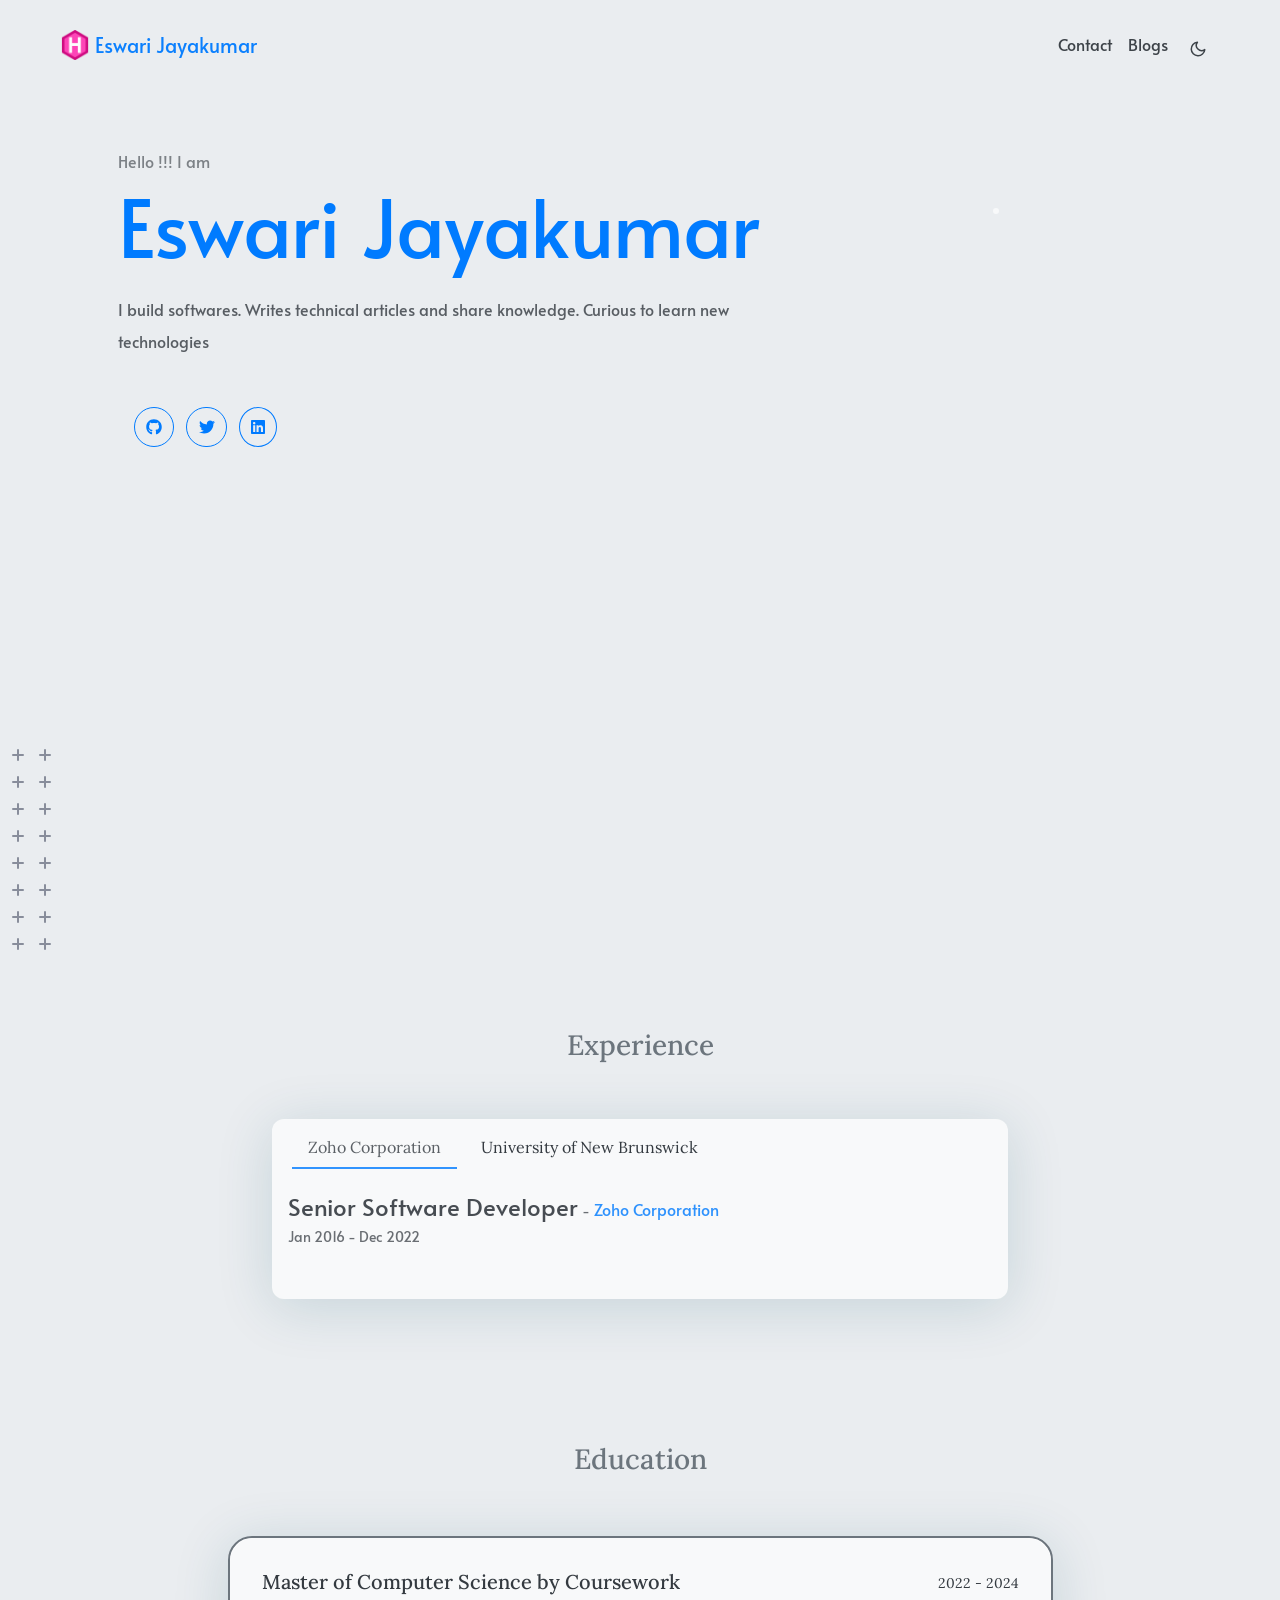
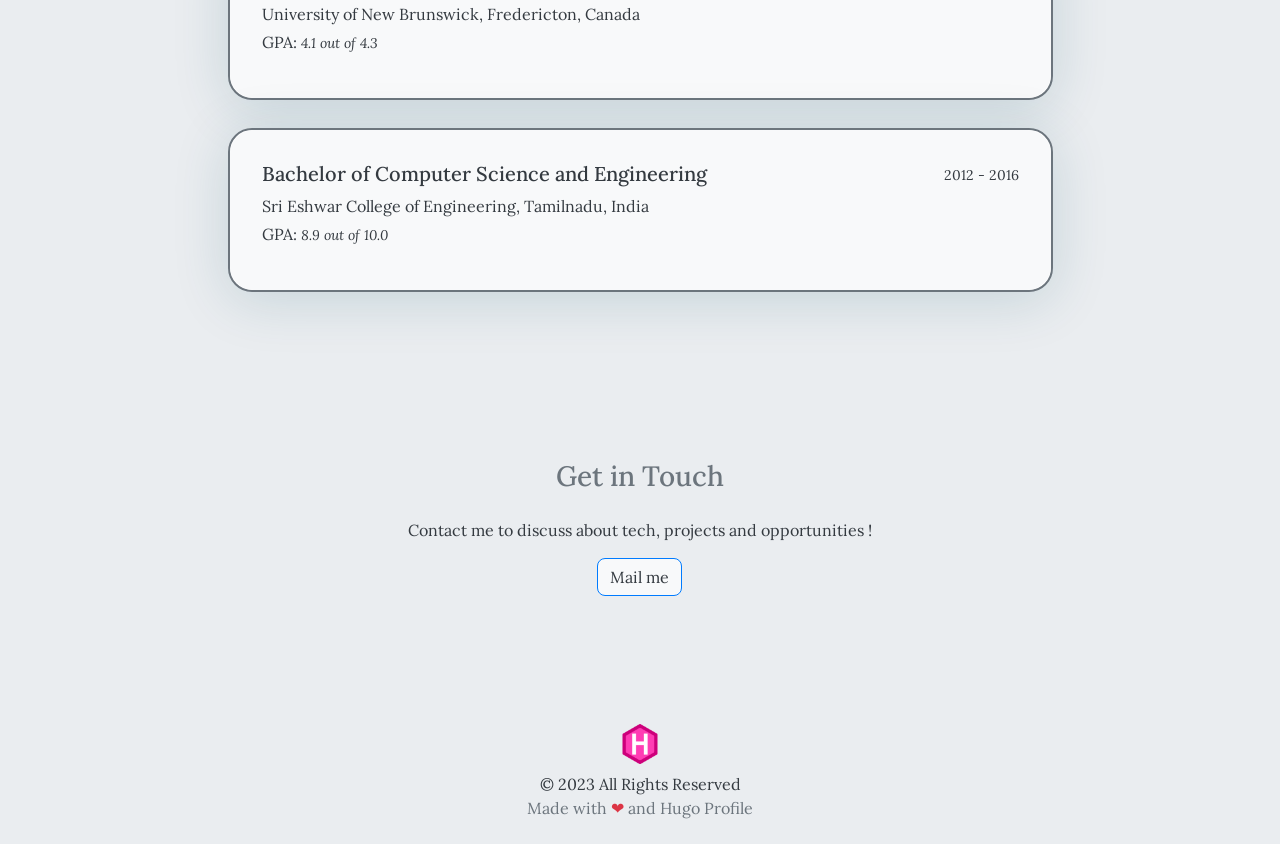
==== commit 53a2c6ef: "deploy: abc62e0a41000294b8dd53c3cd2f1309e979de78" ====
--- a/index.html
+++ b/index.html
@@ -1,17 +1,16 @@
 <!doctype html><html><head><meta name=generator content="Hugo 0.110.0"><meta charset=utf-8><meta name=viewport content="width=device-width,initial-scale=1"><meta http-equiv=x-ua-compatible content="ie=edge"><meta http-equiv=accept-ch content="DPR, Viewport-Width, Width"><link rel=icon href=/fav.png type=image/gif><link rel=preconnect href=https://fonts.googleapis.com><link rel=preconnect href=https://fonts.gstatic.com crossorigin><link rel=preload as=style href="https://fonts.googleapis.com/css2?family=Alata&family=Lora:ital,wght@0,400;0,500;0,600;0,700;1,400;1,500;1,600;1,700&family=Roboto:ital,wght@0,100;0,300;0,400;0,500;0,700;0,900;1,100;1,300;1,400;1,500;1,700;1,900&display=swap"><link rel=stylesheet href="https://fonts.googleapis.com/css2?family=Alata&family=Lora:ital,wght@0,400;0,500;0,600;0,700;1,400;1,500;1,600;1,700&family=Roboto:ital,wght@0,100;0,300;0,400;0,500;0,700;0,900;1,100;1,300;1,400;1,500;1,700;1,900&display=swap" media=print onload='this.media="all"'><noscript><link href="https://fonts.googleapis.com/css2?family=Alata&family=Lora:ital,wght@0,400;0,500;0,600;0,700;1,400;1,500;1,600;1,700&family=Roboto:ital,wght@0,100;0,300;0,400;0,500;0,700;0,900;1,100;1,300;1,400;1,500;1,700;1,900&display=swap" rel=stylesheet></noscript><link rel=stylesheet href=/css/font.css media=all><meta property="og:title" content="Eswari Personal Website"><meta property="og:description" content="Text about my cool site"><meta property="og:type" content="website"><meta property="og:url" content="http://eswarijayakumar.github.io/"><meta property="og:site_name" content="Eswari Jayakumar"><meta name=twitter:card content="summary"><meta name=twitter:title content="Eswari Personal Website"><meta name=twitter:description content="Text about my cool site"><link rel=stylesheet href=/bootstrap-5/css/bootstrap.min.css media=all><link rel=stylesheet href=/css/header.css media=all><link rel=stylesheet href=/css/footer.css media=all><link rel=stylesheet href=/css/theme.css media=all><style>:root{--text-color:#343a40;--text-secondary-color:#6c757d;--background-color:#eaedf0;--secondary-background-color:#64ffda1a;--primary-color:#007bff;--secondary-color:#f8f9fa;--text-color-dark:#e4e6eb;--text-secondary-color-dark:#b0b3b8;--background-color-dark:#18191a;--secondary-background-color-dark:#212529;--primary-color-dark:#ffffff;--secondary-color-dark:#212529}body{font-size:1rem;font-weight:400;line-height:1.5;text-align:left}html{background-color:var(--background-color)!important}body::-webkit-scrollbar{width:.5em;height:.5em;background-color:var(--background-color)}::-webkit-scrollbar-track{box-shadow:inset 0 0 6px var(--background-color);border-radius:1rem}::-webkit-scrollbar-thumb{border-radius:1rem;background-color:var(--secondary-color);outline:1px solid var(--background-color)}#search-content::-webkit-scrollbar{width:.5em;height:.1em;background-color:var(--background-color)}</style><meta name=description content="Text about my cool site"><link rel=stylesheet href=/css/index.css media=all><link rel=stylesheet href=/css/projects.css media=all><script defer src=/fontawesome-5/all-5.15.4.js></script><title>Eswari Personal Website</title></head><body class=light onload=loading()><script>localStorage.getItem("pref-theme")==="dark"?document.body.classList.add("dark"):localStorage.getItem("pref-theme")==="light"?document.body.classList.remove("dark"):window.matchMedia("(prefers-color-scheme: dark)").matches&&document.body.classList.add("dark")</script><header><nav class="pt-3 navbar navbar-expand-lg animate"><div class="container-fluid mx-xs-2 mx-sm-5 mx-md-5 mx-lg-5"><a class="navbar-brand primary-font text-wrap" href=/><img src=/fav.png width=30 height=30 class="d-inline-block align-top">
 Eswari Jayakumar</a>
-<button class=navbar-toggler type=button data-bs-toggle=collapse data-bs-target=#navbarContent aria-controls=navbarContent aria-expanded=false aria-label="Toggle navigation"><svg aria-hidden="true" height="24" viewBox="0 0 16 16" width="24" data-view-component="true"><path fill-rule="evenodd" d="M1 2.75A.75.75.0 011.75 2h12.5a.75.75.0 110 1.5H1.75A.75.75.0 011 2.75zm0 5A.75.75.0 011.75 7h12.5a.75.75.0 110 1.5H1.75A.75.75.0 011 7.75zM1.75 12a.75.75.0 100 1.5h12.5a.75.75.0 100-1.5H1.75z"/></svg></button><div class="collapse navbar-collapse text-wrap primary-font" id=navbarContent><ul class="navbar-nav ms-auto text-center"><li class="nav-item navbar-text"><a class=nav-link href=/#about aria-label=about>About Me</a></li><li class="nav-item navbar-text"><a class=nav-link href=/#contact aria-label=contact>Contact</a></li><li class="nav-item navbar-text"><a class=nav-link href=/blogs title="Blog posts">Blog</a></li><li class="nav-item navbar-text"><div class=text-center><button id=theme-toggle><svg id="moon" xmlns="http://www.w3.org/2000/svg" width="24" height="24" viewBox="0 0 24 24" fill="none" stroke="currentcolor" stroke-width="2" stroke-linecap="round" stroke-linejoin="round"><path d="M21 12.79A9 9 0 1111.21 3 7 7 0 0021 12.79z"/></svg><svg id="sun" xmlns="http://www.w3.org/2000/svg" width="24" height="24" viewBox="0 0 24 24" fill="none" stroke="currentcolor" stroke-width="2" stroke-linecap="round" stroke-linejoin="round"><circle cx="12" cy="12" r="5"/><line x1="12" y1="1" x2="12" y2="3"/><line x1="12" y1="21" x2="12" y2="23"/><line x1="4.22" y1="4.22" x2="5.64" y2="5.64"/><line x1="18.36" y1="18.36" x2="19.78" y2="19.78"/><line x1="1" y1="12" x2="3" y2="12"/><line x1="21" y1="12" x2="23" y2="12"/><line x1="4.22" y1="19.78" x2="5.64" y2="18.36"/><line x1="18.36" y1="5.64" x2="19.78" y2="4.22"/></svg></button></div></li></ul></div></div></nav></header><div id=content><section id=hero class="py-5 align-middle"><div class="container px-3 px-sm-5 px-md-5 px-lg-5 pt-lg-3"><div class=row><div class="col-sm-12 col-md-12 col-lg-8 content animate" id=primary-font><span class=subtitle>Hi, my name is</span><h2>Eswari Jayakumar.</h2><h3>I build things for the web</h3><p class=hero-content>A passionate web app developer. I tend to make use of modern web technologies to build websites that looks great, feels fantastic, and functions correctly.</p><div class=row><div class="col-auto h-100"></div><div class="col-auto px-0 h-100"><span id=loading-icons style=display:none><span class=px-1><a href=https://github.com/eswarijayakumar target=_blank class="btn social-icon"><i class="fab fa-github"></i></a></span>
+<button class=navbar-toggler type=button data-bs-toggle=collapse data-bs-target=#navbarContent aria-controls=navbarContent aria-expanded=false aria-label="Toggle navigation"><svg aria-hidden="true" height="24" viewBox="0 0 16 16" width="24" data-view-component="true"><path fill-rule="evenodd" d="M1 2.75A.75.75.0 011.75 2h12.5a.75.75.0 110 1.5H1.75A.75.75.0 011 2.75zm0 5A.75.75.0 011.75 7h12.5a.75.75.0 110 1.5H1.75A.75.75.0 011 7.75zM1.75 12a.75.75.0 100 1.5h12.5a.75.75.0 100-1.5H1.75z"/></svg></button><div class="collapse navbar-collapse text-wrap primary-font" id=navbarContent><ul class="navbar-nav ms-auto text-center"><li class="nav-item navbar-text"><a class=nav-link href=/#contact aria-label=contact>Contact</a></li><li class="nav-item navbar-text"><a class=nav-link href=/blogs title="Blog posts">Blogs</a></li><li class="nav-item navbar-text"><div class=text-center><button id=theme-toggle><svg id="moon" xmlns="http://www.w3.org/2000/svg" width="24" height="24" viewBox="0 0 24 24" fill="none" stroke="currentcolor" stroke-width="2" stroke-linecap="round" stroke-linejoin="round"><path d="M21 12.79A9 9 0 1111.21 3 7 7 0 0021 12.79z"/></svg><svg id="sun" xmlns="http://www.w3.org/2000/svg" width="24" height="24" viewBox="0 0 24 24" fill="none" stroke="currentcolor" stroke-width="2" stroke-linecap="round" stroke-linejoin="round"><circle cx="12" cy="12" r="5"/><line x1="12" y1="1" x2="12" y2="3"/><line x1="12" y1="21" x2="12" y2="23"/><line x1="4.22" y1="4.22" x2="5.64" y2="5.64"/><line x1="18.36" y1="18.36" x2="19.78" y2="19.78"/><line x1="1" y1="12" x2="3" y2="12"/><line x1="21" y1="12" x2="23" y2="12"/><line x1="4.22" y1="19.78" x2="5.64" y2="18.36"/><line x1="18.36" y1="5.64" x2="19.78" y2="4.22"/></svg></button></div></li></ul></div></div></nav></header><div id=content><section id=hero class="py-5 align-middle"><div class="container px-3 px-sm-5 px-md-5 px-lg-5 pt-lg-3"><div class=row><div class="col-sm-12 col-md-12 col-lg-8 content animate" id=primary-font><span class=subtitle>Hello !!! I am</span><h2>Eswari Jayakumar</h2><h3></h3><p class=hero-content>I build softwares. Writes technical articles and share knowledge. Curious to learn new technologies</p><div class=row><div class="col-auto h-100"></div><div class="col-auto px-0 h-100"><span id=loading-icons style=display:none><span class=px-1><a href=https://github.com/eswarijayakumar target=_blank class="btn social-icon"><i class="fab fa-github"></i></a></span>
 <span class=px-1><a href=https://twitter.com/eswarijk target=_blank class="btn social-icon"><i class="fab fa-twitter"></i></a></span>
-<span class=px-1><a href=https://www.linkedin.com/in/eswari-jayakumar/ target=_blank class="btn social-icon"><i class="fab fa-linkedin"></i></a></span></span></div></div></div><div class="col-sm-12 col-md-12 col-lg-4"><div class="row justify-content-center"><div class="col-sm-12 col-md-9 pt-5 image animate px-5 px-md-5 px-lg-0 text-center"><img src=/images/hero.svg class="img-thumbnail mx-auto" alt></div></div></div></div></div><div class="hero-bottom-svg d-md-block d-lg-block d-none"><svg xmlns="http://www.w3.org/2000/svg" width="201" height="201" viewBox="0 0 201 201"><g id="Group_1168" data-name="Group 1168" transform="translate(-384 -1392)"><rect id="Rectangle_2206" data-name="Rectangle 2206" width="12" height="2" rx="1" transform="translate(391 1392) rotate(90)" fill="#282f49"/><rect id="Rectangle_2271" data-name="Rectangle 2271" width="12" height="2" rx="1" transform="translate(391 1500) rotate(90)" fill="#282f49"/><rect id="Rectangle_2238" data-name="Rectangle 2238" width="12" height="2" rx="1" transform="translate(391 1446) rotate(90)" fill="#282f49"/><rect id="Rectangle_2278" data-name="Rectangle 2278" width="12" height="2" rx="1" transform="translate(391 1554) rotate(90)" fill="#282f49"/><rect id="Rectangle_2222" data-name="Rectangle 2222" width="12" height="2" rx="1" transform="translate(391 1419) rotate(90)" fill="#282f49"/><rect id="Rectangle_2272" data-name="Rectangle 2272" width="12" height="2" rx="1" transform="translate(391 1527) rotate(90)" fill="#282f49"/><rect id="Rectangle_2241" data-name="Rectangle 2241" width="12" height="2" rx="1" transform="translate(391 1473) rotate(90)" fill="#282f49"/><rect id="Rectangle_2288" data-name="Rectangle 2288" width="12" height="2" rx="1" transform="translate(391 1581) rotate(90)" fill="#282f49"/><rect id="Rectangle_2214" data-name="Rectangle 2214" width="12" height="2" rx="1" transform="translate(499 1392) rotate(90)" fill="#282f49"/><rect id="Rectangle_2289" data-name="Rectangle 2289" width="12" height="2" rx="1" transform="translate(499 1500) rotate(90)" fill="#282f49"/><rect id="Rectangle_2256" data-name="Rectangle 2256" width="12" height="2" rx="1" transform="translate(499 1446) rotate(90)" fill="#282f49"/><rect id="Rectangle_2290" data-name="Rectangle 2290" width="12" height="2" rx="1" transform="translate(499 1554) rotate(90)" fill="#282f49"/><rect id="Rectangle_2231" data-name="Rectangle 2231" width="12" height="2" rx="1" transform="translate(499 1419) rotate(90)" fill="#282f49"/><rect id="Rectangle_2291" data-name="Rectangle 2291" width="12" height="2" rx="1" transform="translate(499 1527) rotate(90)" fill="#282f49"/><rect id="Rectangle_2257" data-name="Rectangle 2257" width="12" height="2" rx="1" transform="translate(499 1473) rotate(90)" fill="#282f49"/><rect id="Rectangle_2292" data-name="Rectangle 2292" width="12" height="2" rx="1" transform="translate(499 1581) rotate(90)" fill="#282f49"/><rect id="Rectangle_2210" data-name="Rectangle 2210" width="12" height="2" rx="1" transform="translate(445 1392) rotate(90)" fill="#282f49"/><rect id="Rectangle_2279" data-name="Rectangle 2279" width="12" height="2" rx="1" transform="translate(445 1500) rotate(90)" fill="#282f49"/><rect id="Rectangle_2248" data-name="Rectangle 2248" width="12" height="2" rx="1" transform="translate(445 1446) rotate(90)" fill="#282f49"/><rect id="Rectangle_2280" data-name="Rectangle 2280" width="12" height="2" rx="1" transform="translate(445 1554) rotate(90)" fill="#282f49"/><rect id="Rectangle_2226" data-name="Rectangle 2226" width="12" height="2" rx="1" transform="translate(445 1419) rotate(90)" fill="#282f49"/><rect id="Rectangle_2281" data-name="Rectangle 2281" width="12" height="2" rx="1" transform="translate(445 1527) rotate(90)" fill="#282f49"/><rect id="Rectangle_2249" data-name="Rectangle 2249" width="12" height="2" rx="1" transform="translate(445 1473) rotate(90)" fill="#282f49"/><rect id="Rectangle_2293" data-name="Rectangle 2293" width="12" height="2" rx="1" transform="translate(445 1581) rotate(90)" fill="#282f49"/><rect id="Rectangle_2219" data-name="Rectangle 2219" width="12" height="2" rx="1" transform="translate(553 1392) rotate(90)" fill="#282f49"/><rect id="Rectangle_2310" data-name="Rectangle 2310" width="12" height="2" rx="1" transform="translate(553 1500) rotate(90)" fill="#282f49"/><rect id="Rectangle_2262" data-name="Rectangle 2262" width="12" height="2" rx="1" transform="translate(553 1446) rotate(90)" fill="#282f49"/><rect id="Rectangle_2311" data-name="Rectangle 2311" width="12" height="2" rx="1" transform="translate(553 1554) rotate(90)" fill="#282f49"/><rect id="Rectangle_2232" data-name="Rectangle 2232" width="12" height="2" rx="1" transform="translate(553 1419) rotate(90)" fill="#282f49"/><rect id="Rectangle_2312" data-name="Rectangle 2312" width="12" height="2" rx="1" transform="translate(553 1527) rotate(90)" fill="#282f49"/><rect id="Rectangle_2263" data-name="Rectangle 2263" width="12" height="2" rx="1" transform="translate(553 1473) rotate(90)" fill="#282f49"/><rect id="Rectangle_2313" data-name="Rectangle 2313" width="12" height="2" rx="1" transform="translate(553 1581) rotate(90)" fill="#282f49"/><rect id="Rectangle_2209" data-name="Rectangle 2209" width="12" height="2" rx="1" transform="translate(418 1392) rotate(90)" fill="#282f49"/><rect id="Rectangle_2273" data-name="Rectangle 2273" width="12" height="2" rx="1" transform="translate(418 1500) rotate(90)" fill="#282f49"/><rect id="Rectangle_2242" data-name="Rectangle 2242" width="12" height="2" rx="1" transform="translate(418 1446) rotate(90)" fill="#282f49"/><rect id="Rectangle_2282" data-name="Rectangle 2282" width="12" height="2" rx="1" transform="translate(418 1554) rotate(90)" fill="#282f49"/><rect id="Rectangle_2223" data-name="Rectangle 2223" width="12" height="2" rx="1" transform="translate(418 1419) rotate(90)" fill="#282f49"/><rect id="Rectangle_2274" data-name="Rectangle 2274" width="12" height="2" rx="1" transform="translate(418 1527) rotate(90)" fill="#282f49"/><rect id="Rectangle_2243" data-name="Rectangle 2243" width="12" height="2" rx="1" transform="translate(418 1473) rotate(90)" fill="#282f49"/><rect id="Rectangle_2294" data-name="Rectangle 2294" width="12" height="2" rx="1" transform="translate(418 1581) rotate(90)" fill="#282f49"/><rect id="Rectangle_2217" data-name="Rectangle 2217" width="12" height="2" rx="1" transform="translate(526 1392) rotate(90)" fill="#282f49"/><rect id="Rectangle_2314" data-name="Rectangle 2314" width="12" height="2" rx="1" transform="translate(526 1500) rotate(90)" fill="#282f49"/><rect id="Rectangle_2258" data-name="Rectangle 2258" width="12" height="2" rx="1" transform="translate(526 1446) rotate(90)" fill="#282f49"/><rect id="Rectangle_2315" data-name="Rectangle 2315" width="12" height="2" rx="1" transform="translate(526 1554) rotate(90)" fill="#282f49"/><rect id="Rectangle_2233" data-name="Rectangle 2233" width="12" height="2" rx="1" transform="translate(526 1419) rotate(90)" fill="#282f49"/><rect id="Rectangle_2316" data-name="Rectangle 2316" width="12" height="2" rx="1" transform="translate(526 1527) rotate(90)" fill="#282f49"/><rect id="Rectangle_2259" data-name="Rectangle 2259" width="12" height="2" rx="1" transform="translate(526 1473) rotate(90)" fill="#282f49"/><rect id="Rectangle_2317" data-name="Rectangle 2317" width="12" height="2" rx="1" transform="translate(526 1581) rotate(90)" fill="#282f49"/><rect id="Rectangle_2211" data-name="Rectangle 2211" width="12" height="2" rx="1" transform="translate(472 1392) rotate(90)" fill="#282f49"/><rect id="Rectangle_2295" data-name="Rectangle 2295" width="12" height="2" rx="1" transform="translate(472 1500) rotate(90)" fill="#282f49"/><rect id="Rectangle_2250" data-name="Rectangle 2250" width="12" height="2" rx="1" transform="translate(472 1446) rotate(90)" fill="#282f49"/><rect id="Rectangle_2296" data-name="Rectangle 2296" width="12" height="2" rx="1" transform="translate(472 1554) rotate(90)" fill="#282f49"/><rect id="Rectangle_2227" data-name="Rectangle 2227" width="12" height="2" rx="1" transform="translate(472 1419) rotate(90)" fill="#282f49"/><rect id="Rectangle_2297" data-name="Rectangle 2297" width="12" height="2" rx="1" transform="translate(472 1527) rotate(90)" fill="#282f49"/><rect id="Rectangle_2251" data-name="Rectangle 2251" width="12" height="2" rx="1" transform="translate(472 1473) rotate(90)" fill="#282f49"/><rect id="Rectangle_2298" data-name="Rectangle 2298" width="12" height="2" rx="1" transform="translate(472 1581) rotate(90)" fill="#282f49"/><rect id="Rectangle_2221" data-name="Rectangle 2221" width="12" height="2" rx="1" transform="translate(580 1392) rotate(90)" fill="#282f49"/><rect id="Rectangle_2318" data-name="Rectangle 2318" width="12" height="2" rx="1" transform="translate(580 1500) rotate(90)" fill="#282f49"/><rect id="Rectangle_2264" data-name="Rectangle 2264" width="12" height="2" rx="1" transform="translate(580 1446) rotate(90)" fill="#282f49"/><rect id="Rectangle_2319" data-name="Rectangle 2319" width="12" height="2" rx="1" transform="translate(580 1554) rotate(90)" fill="#282f49"/><rect id="Rectangle_2236" data-name="Rectangle 2236" width="12" height="2" rx="1" transform="translate(580 1419) rotate(90)" fill="#282f49"/><rect id="Rectangle_2320" data-name="Rectangle 2320" width="12" height="2" rx="1" transform="translate(580 1527) rotate(90)" fill="#282f49"/><rect id="Rectangle_2265" data-name="Rectangle 2265" width="12" height="2" rx="1" transform="translate(580 1473) rotate(90)" fill="#282f49"/><rect id="Rectangle_2321" data-name="Rectangle 2321" width="12" height="2" rx="1" transform="translate(580 1581) rotate(90)" fill="#282f49"/><rect id="Rectangle_2207" data-name="Rectangle 2207" width="12" height="2" rx="1" transform="translate(396 1399) rotate(-180)" fill="#282f49"/><rect id="Rectangle_2270" data-name="Rectangle 2270" width="12" height="2" rx="1" transform="translate(396 1507) rotate(-180)" fill="#282f49"/><rect id="Rectangle_2239" data-name="Rectangle 2239" width="12" height="2" rx="1" transform="translate(396 1453) rotate(-180)" fill="#282f49"/><rect id="Rectangle_2283" data-name="Rectangle 2283" width="12" height="2" rx="1" transform="translate(396 1561) rotate(-180)" fill="#282f49"/><rect id="Rectangle_2224" data-name="Rectangle 2224" width="12" height="2" rx="1" transform="translate(396 1426) rotate(-180)" fill="#282f49"/><rect id="Rectangle_2275" data-name="Rectangle 2275" width="12" height="2" rx="1" transform="translate(396 1534) rotate(-180)" fill="#282f49"/><rect id="Rectangle_2244" data-name="Rectangle 2244" width="12" height="2" rx="1" transform="translate(396 1480) rotate(-180)" fill="#282f49"/><rect id="Rectangle_2299" data-name="Rectangle 2299" width="12" height="2" rx="1" transform="translate(396 1588) rotate(-180)" fill="#282f49"/><rect id="Rectangle_2215" data-name="Rectangle 2215" width="12" height="2" rx="1" transform="translate(504 1399) rotate(-180)" fill="#282f49"/><rect id="Rectangle_2300" data-name="Rectangle 2300" width="12" height="2" rx="1" transform="translate(504 1507) rotate(-180)" fill="#282f49"/><rect id="Rectangle_2252" data-name="Rectangle 2252" width="12" height="2" rx="1" transform="translate(504 1453) rotate(-180)" fill="#282f49"/><rect id="Rectangle_2301" data-name="Rectangle 2301" width="12" height="2" rx="1" transform="translate(504 1561) rotate(-180)" fill="#282f49"/><rect id="Rectangle_2228" data-name="Rectangle 2228" width="12" height="2" rx="1" transform="translate(504 1426) rotate(-180)" fill="#282f49"/><rect id="Rectangle_2302" data-name="Rectangle 2302" width="12" height="2" rx="1" transform="translate(504 1534) rotate(-180)" fill="#282f49"/><rect id="Rectangle_2253" data-name="Rectangle 2253" width="12" height="2" rx="1" transform="translate(504 1480) rotate(-180)" fill="#282f49"/><rect id="Rectangle_2303" data-name="Rectangle 2303" width="12" height="2" rx="1" transform="translate(504 1588) rotate(-180)" fill="#282f49"/><rect id="Rectangle_2212" data-name="Rectangle 2212" width="12" height="2" rx="1" transform="translate(450 1399) rotate(-180)" fill="#282f49"/><rect id="Rectangle_2284" data-name="Rectangle 2284" width="12" height="2" rx="1" transform="translate(450 1507) rotate(-180)" fill="#282f49"/><rect id="Rectangle_2245" data-name="Rectangle 2245" width="12" height="2" rx="1" transform="translate(450 1453) rotate(-180)" fill="#282f49"/><rect id="Rectangle_2285" data-name="Rectangle 2285" width="12" height="2" rx="1" transform="translate(450 1561) rotate(-180)" fill="#282f49"/><rect id="Rectangle_2229" data-name="Rectangle 2229" width="12" height="2" rx="1" transform="translate(450 1426) rotate(-180)" fill="#282f49"/><rect id="Rectangle_2286" data-name="Rectangle 2286" width="12" height="2" rx="1" transform="translate(450 1534) rotate(-180)" fill="#282f49"/><rect id="Rectangle_2246" data-name="Rectangle 2246" width="12" height="2" rx="1" transform="translate(450 1480) rotate(-180)" fill="#282f49"/><rect id="Rectangle_2304" data-name="Rectangle 2304" width="12" height="2" rx="1" transform="translate(450 1588) rotate(-180)" fill="#282f49"/><rect id="Rectangle_2218" data-name="Rectangle 2218" width="12" height="2" rx="1" transform="translate(558 1399) rotate(-180)" fill="#282f49"/><rect id="Rectangle_2322" data-name="Rectangle 2322" width="12" height="2" rx="1" transform="translate(558 1507) rotate(-180)" fill="#282f49"/><rect id="Rectangle_2266" data-name="Rectangle 2266" width="12" height="2" rx="1" transform="translate(558 1453) rotate(-180)" fill="#282f49"/><rect id="Rectangle_2323" data-name="Rectangle 2323" width="12" height="2" rx="1" transform="translate(558 1561) rotate(-180)" fill="#282f49"/><rect id="Rectangle_2234" data-name="Rectangle 2234" width="12" height="2" rx="1" transform="translate(558 1426) rotate(-180)" fill="#282f49"/><rect id="Rectangle_2324" data-name="Rectangle 2324" width="12" height="2" rx="1" transform="translate(558 1534) rotate(-180)" fill="#282f49"/><rect id="Rectangle_2267" data-name="Rectangle 2267" width="12" height="2" rx="1" transform="translate(558 1480) rotate(-180)" fill="#282f49"/><rect id="Rectangle_2325" data-name="Rectangle 2325" width="12" height="2" rx="1" transform="translate(558 1588) rotate(-180)" fill="#282f49"/><rect id="Rectangle_2208" data-name="Rectangle 2208" width="12" height="2" rx="1" transform="translate(423 1399) rotate(-180)" fill="#282f49"/><rect id="Rectangle_2276" data-name="Rectangle 2276" width="12" height="2" rx="1" transform="translate(423 1507) rotate(-180)" fill="#282f49"/><rect id="Rectangle_2240" data-name="Rectangle 2240" width="12" height="2" rx="1" transform="translate(423 1453) rotate(-180)" fill="#282f49"/><rect id="Rectangle_2287" data-name="Rectangle 2287" width="12" height="2" rx="1" transform="translate(423 1561) rotate(-180)" fill="#282f49"/><rect id="Rectangle_2225" data-name="Rectangle 2225" width="12" height="2" rx="1" transform="translate(423 1426) rotate(-180)" fill="#282f49"/><rect id="Rectangle_2277" data-name="Rectangle 2277" width="12" height="2" rx="1" transform="translate(423 1534) rotate(-180)" fill="#282f49"/><rect id="Rectangle_2247" data-name="Rectangle 2247" width="12" height="2" rx="1" transform="translate(423 1480) rotate(-180)" fill="#282f49"/><rect id="Rectangle_2305" data-name="Rectangle 2305" width="12" height="2" rx="1" transform="translate(423 1588) rotate(-180)" fill="#282f49"/><rect id="Rectangle_2216" data-name="Rectangle 2216" width="12" height="2" rx="1" transform="translate(531 1399) rotate(-180)" fill="#282f49"/><rect id="Rectangle_2326" data-name="Rectangle 2326" width="12" height="2" rx="1" transform="translate(531 1507) rotate(-180)" fill="#282f49"/><rect id="Rectangle_2260" data-name="Rectangle 2260" width="12" height="2" rx="1" transform="translate(531 1453) rotate(-180)" fill="#282f49"/><rect id="Rectangle_2327" data-name="Rectangle 2327" width="12" height="2" rx="1" transform="translate(531 1561) rotate(-180)" fill="#282f49"/><rect id="Rectangle_2235" data-name="Rectangle 2235" width="12" height="2" rx="1" transform="translate(531 1426) rotate(-180)" fill="#282f49"/><rect id="Rectangle_2328" data-name="Rectangle 2328" width="12" height="2" rx="1" transform="translate(531 1534) rotate(-180)" fill="#282f49"/><rect id="Rectangle_2261" data-name="Rectangle 2261" width="12" height="2" rx="1" transform="translate(531 1480) rotate(-180)" fill="#282f49"/><rect id="Rectangle_2329" data-name="Rectangle 2329" width="12" height="2" rx="1" transform="translate(531 1588) rotate(-180)" fill="#282f49"/><rect id="Rectangle_2213" data-name="Rectangle 2213" width="12" height="2" rx="1" transform="translate(477 1399) rotate(-180)" fill="#282f49"/><rect id="Rectangle_2306" data-name="Rectangle 2306" width="12" height="2" rx="1" transform="translate(477 1507) rotate(-180)" fill="#282f49"/><rect id="Rectangle_2254" data-name="Rectangle 2254" width="12" height="2" rx="1" transform="translate(477 1453) rotate(-180)" fill="#282f49"/><rect id="Rectangle_2307" data-name="Rectangle 2307" width="12" height="2" rx="1" transform="translate(477 1561) rotate(-180)" fill="#282f49"/><rect id="Rectangle_2230" data-name="Rectangle 2230" width="12" height="2" rx="1" transform="translate(477 1426) rotate(-180)" fill="#282f49"/><rect id="Rectangle_2308" data-name="Rectangle 2308" width="12" height="2" rx="1" transform="translate(477 1534) rotate(-180)" fill="#282f49"/><rect id="Rectangle_2255" data-name="Rectangle 2255" width="12" height="2" rx="1" transform="translate(477 1480) rotate(-180)" fill="#282f49"/><rect id="Rectangle_2309" data-name="Rectangle 2309" width="12" height="2" rx="1" transform="translate(477 1588) rotate(-180)" fill="#282f49"/><rect id="Rectangle_2220" data-name="Rectangle 2220" width="12" height="2" rx="1" transform="translate(585 1399) rotate(-180)" fill="#282f49"/><rect id="Rectangle_2330" data-name="Rectangle 2330" width="12" height="2" rx="1" transform="translate(585 1507) rotate(-180)" fill="#282f49"/><rect id="Rectangle_2268" data-name="Rectangle 2268" width="12" height="2" rx="1" transform="translate(585 1453) rotate(-180)" fill="#282f49"/><rect id="Rectangle_2331" data-name="Rectangle 2331" width="12" height="2" rx="1" transform="translate(585 1561) rotate(-180)" fill="#282f49"/><rect id="Rectangle_2237" data-name="Rectangle 2237" width="12" height="2" rx="1" transform="translate(585 1426) rotate(-180)" fill="#282f49"/><rect id="Rectangle_2332" data-name="Rectangle 2332" width="12" height="2" rx="1" transform="translate(585 1534) rotate(-180)" fill="#282f49"/><rect id="Rectangle_2269" data-name="Rectangle 2269" width="12" height="2" rx="1" transform="translate(585 1480) rotate(-180)" fill="#282f49"/><rect id="Rectangle_2333" data-name="Rectangle 2333" width="12" height="2" rx="1" transform="translate(585 1588) rotate(-180)" fill="#282f49"/></g></svg></div></section><section id=about class="py-0 py-sm-5"><div class="container bg-transparent"><h3 class="text-center bg-transparent">About Me</h3><div class="bg-transparent row justify-content-center px-3 py-5"><div class="col-sm-12 col-md-8 col-lg-4 mb-5 mb-sm-0 mb-md-5 mb-lg-0 d-none d-sm-none d-md-block"><div class="image d-flex px-5"><img src=/images/me.png class="img-thumbnail mx-auto rounded-circle" alt></div></div><div class="col-sm-12 col-md-12 col-lg-8 content"><p>I am a software developer with a passion for web development. I have a background in computer science and mathematics, and I have a strong interest in the intersection of technology and art. I am currently working as a software developer at <a href=https://example.com>example org.</a> in San Francisco, CA.</p><p>I am currently working on a project that will be used to help people find the best way to get around the city.</p>Here are a few technologies I've been working with recently:<ul><li>HTML</li><li>CSS</li><li>JavaScript</li><li>React</li><li>Node</li><li>Express</li></ul></div></div></div></section><section id=experience class=py-5><div class=container><h3 class=text-center>Experience</h3><div class="row justify-content-center"><div class="col-sm-12 col-md-8 col-lg-8 py-5"><div class="experience-container px-3 pt-2"><ul class="nav nav-pills mb-3 bg-transparent" id=pills-tab role=tablist><li class="nav-item px-1 bg-transparent" role=presentation><div class="nav-link active bg-transparent" aria-selected=true role=tab data-bs-toggle=pill id=Zoho-Corporation-Jan-2016---Dec-2022-tab data-bs-target=#pills-Zoho-Corporation-Jan-2016---Dec-2022 aria-controls=Zoho-Corporation-Jan-2016---Dec-2022>Zoho Corporation</div></li><li class="nav-item px-1 bg-transparent" role=presentation><div class="nav-link bg-transparent" aria-selected=true role=tab data-bs-toggle=pill id=University-of-New-Brunswick-Sep-2022---Dec-2022-tab data-bs-target=#pills-University-of-New-Brunswick-Sep-2022---Dec-2022 aria-controls=University-of-New-Brunswick-Sep-2022---Dec-2022>University of New Brunswick</div></li></ul><div class="tab-content pb-5 pt-2 bg-transparent primary-font" id=pills-tabContent><div class="tab-pane fade show active bg-transparent" role=tabpanel id=pills-Zoho-Corporation-Jan-2016---Dec-2022 aria-labelledby=pills-Zoho-Corporation-Jan-2016---Dec-2022-tab><div><span class=h4>Senior Software Developer</span>
+<span class=px-1><a href=https://www.linkedin.com/in/eswari-jayakumar/ target=_blank class="btn social-icon"><i class="fab fa-linkedin"></i></a></span></span></div></div></div><div class="col-sm-12 col-md-12 col-lg-4"><div class="row justify-content-center"><div class="col-sm-12 col-md-9 pt-5 image animate px-5 px-md-5 px-lg-0 text-center"><img src=/images/hero.svg class="img-thumbnail mx-auto" alt></div></div></div></div></div><div class="hero-bottom-svg d-md-block d-lg-block d-none"><svg xmlns="http://www.w3.org/2000/svg" width="201" height="201" viewBox="0 0 201 201"><g id="Group_1168" data-name="Group 1168" transform="translate(-384 -1392)"><rect id="Rectangle_2206" data-name="Rectangle 2206" width="12" height="2" rx="1" transform="translate(391 1392) rotate(90)" fill="#282f49"/><rect id="Rectangle_2271" data-name="Rectangle 2271" width="12" height="2" rx="1" transform="translate(391 1500) rotate(90)" fill="#282f49"/><rect id="Rectangle_2238" data-name="Rectangle 2238" width="12" height="2" rx="1" transform="translate(391 1446) rotate(90)" fill="#282f49"/><rect id="Rectangle_2278" data-name="Rectangle 2278" width="12" height="2" rx="1" transform="translate(391 1554) rotate(90)" fill="#282f49"/><rect id="Rectangle_2222" data-name="Rectangle 2222" width="12" height="2" rx="1" transform="translate(391 1419) rotate(90)" fill="#282f49"/><rect id="Rectangle_2272" data-name="Rectangle 2272" width="12" height="2" rx="1" transform="translate(391 1527) rotate(90)" fill="#282f49"/><rect id="Rectangle_2241" data-name="Rectangle 2241" width="12" height="2" rx="1" transform="translate(391 1473) rotate(90)" fill="#282f49"/><rect id="Rectangle_2288" data-name="Rectangle 2288" width="12" height="2" rx="1" transform="translate(391 1581) rotate(90)" fill="#282f49"/><rect id="Rectangle_2214" data-name="Rectangle 2214" width="12" height="2" rx="1" transform="translate(499 1392) rotate(90)" fill="#282f49"/><rect id="Rectangle_2289" data-name="Rectangle 2289" width="12" height="2" rx="1" transform="translate(499 1500) rotate(90)" fill="#282f49"/><rect id="Rectangle_2256" data-name="Rectangle 2256" width="12" height="2" rx="1" transform="translate(499 1446) rotate(90)" fill="#282f49"/><rect id="Rectangle_2290" data-name="Rectangle 2290" width="12" height="2" rx="1" transform="translate(499 1554) rotate(90)" fill="#282f49"/><rect id="Rectangle_2231" data-name="Rectangle 2231" width="12" height="2" rx="1" transform="translate(499 1419) rotate(90)" fill="#282f49"/><rect id="Rectangle_2291" data-name="Rectangle 2291" width="12" height="2" rx="1" transform="translate(499 1527) rotate(90)" fill="#282f49"/><rect id="Rectangle_2257" data-name="Rectangle 2257" width="12" height="2" rx="1" transform="translate(499 1473) rotate(90)" fill="#282f49"/><rect id="Rectangle_2292" data-name="Rectangle 2292" width="12" height="2" rx="1" transform="translate(499 1581) rotate(90)" fill="#282f49"/><rect id="Rectangle_2210" data-name="Rectangle 2210" width="12" height="2" rx="1" transform="translate(445 1392) rotate(90)" fill="#282f49"/><rect id="Rectangle_2279" data-name="Rectangle 2279" width="12" height="2" rx="1" transform="translate(445 1500) rotate(90)" fill="#282f49"/><rect id="Rectangle_2248" data-name="Rectangle 2248" width="12" height="2" rx="1" transform="translate(445 1446) rotate(90)" fill="#282f49"/><rect id="Rectangle_2280" data-name="Rectangle 2280" width="12" height="2" rx="1" transform="translate(445 1554) rotate(90)" fill="#282f49"/><rect id="Rectangle_2226" data-name="Rectangle 2226" width="12" height="2" rx="1" transform="translate(445 1419) rotate(90)" fill="#282f49"/><rect id="Rectangle_2281" data-name="Rectangle 2281" width="12" height="2" rx="1" transform="translate(445 1527) rotate(90)" fill="#282f49"/><rect id="Rectangle_2249" data-name="Rectangle 2249" width="12" height="2" rx="1" transform="translate(445 1473) rotate(90)" fill="#282f49"/><rect id="Rectangle_2293" data-name="Rectangle 2293" width="12" height="2" rx="1" transform="translate(445 1581) rotate(90)" fill="#282f49"/><rect id="Rectangle_2219" data-name="Rectangle 2219" width="12" height="2" rx="1" transform="translate(553 1392) rotate(90)" fill="#282f49"/><rect id="Rectangle_2310" data-name="Rectangle 2310" width="12" height="2" rx="1" transform="translate(553 1500) rotate(90)" fill="#282f49"/><rect id="Rectangle_2262" data-name="Rectangle 2262" width="12" height="2" rx="1" transform="translate(553 1446) rotate(90)" fill="#282f49"/><rect id="Rectangle_2311" data-name="Rectangle 2311" width="12" height="2" rx="1" transform="translate(553 1554) rotate(90)" fill="#282f49"/><rect id="Rectangle_2232" data-name="Rectangle 2232" width="12" height="2" rx="1" transform="translate(553 1419) rotate(90)" fill="#282f49"/><rect id="Rectangle_2312" data-name="Rectangle 2312" width="12" height="2" rx="1" transform="translate(553 1527) rotate(90)" fill="#282f49"/><rect id="Rectangle_2263" data-name="Rectangle 2263" width="12" height="2" rx="1" transform="translate(553 1473) rotate(90)" fill="#282f49"/><rect id="Rectangle_2313" data-name="Rectangle 2313" width="12" height="2" rx="1" transform="translate(553 1581) rotate(90)" fill="#282f49"/><rect id="Rectangle_2209" data-name="Rectangle 2209" width="12" height="2" rx="1" transform="translate(418 1392) rotate(90)" fill="#282f49"/><rect id="Rectangle_2273" data-name="Rectangle 2273" width="12" height="2" rx="1" transform="translate(418 1500) rotate(90)" fill="#282f49"/><rect id="Rectangle_2242" data-name="Rectangle 2242" width="12" height="2" rx="1" transform="translate(418 1446) rotate(90)" fill="#282f49"/><rect id="Rectangle_2282" data-name="Rectangle 2282" width="12" height="2" rx="1" transform="translate(418 1554) rotate(90)" fill="#282f49"/><rect id="Rectangle_2223" data-name="Rectangle 2223" width="12" height="2" rx="1" transform="translate(418 1419) rotate(90)" fill="#282f49"/><rect id="Rectangle_2274" data-name="Rectangle 2274" width="12" height="2" rx="1" transform="translate(418 1527) rotate(90)" fill="#282f49"/><rect id="Rectangle_2243" data-name="Rectangle 2243" width="12" height="2" rx="1" transform="translate(418 1473) rotate(90)" fill="#282f49"/><rect id="Rectangle_2294" data-name="Rectangle 2294" width="12" height="2" rx="1" transform="translate(418 1581) rotate(90)" fill="#282f49"/><rect id="Rectangle_2217" data-name="Rectangle 2217" width="12" height="2" rx="1" transform="translate(526 1392) rotate(90)" fill="#282f49"/><rect id="Rectangle_2314" data-name="Rectangle 2314" width="12" height="2" rx="1" transform="translate(526 1500) rotate(90)" fill="#282f49"/><rect id="Rectangle_2258" data-name="Rectangle 2258" width="12" height="2" rx="1" transform="translate(526 1446) rotate(90)" fill="#282f49"/><rect id="Rectangle_2315" data-name="Rectangle 2315" width="12" height="2" rx="1" transform="translate(526 1554) rotate(90)" fill="#282f49"/><rect id="Rectangle_2233" data-name="Rectangle 2233" width="12" height="2" rx="1" transform="translate(526 1419) rotate(90)" fill="#282f49"/><rect id="Rectangle_2316" data-name="Rectangle 2316" width="12" height="2" rx="1" transform="translate(526 1527) rotate(90)" fill="#282f49"/><rect id="Rectangle_2259" data-name="Rectangle 2259" width="12" height="2" rx="1" transform="translate(526 1473) rotate(90)" fill="#282f49"/><rect id="Rectangle_2317" data-name="Rectangle 2317" width="12" height="2" rx="1" transform="translate(526 1581) rotate(90)" fill="#282f49"/><rect id="Rectangle_2211" data-name="Rectangle 2211" width="12" height="2" rx="1" transform="translate(472 1392) rotate(90)" fill="#282f49"/><rect id="Rectangle_2295" data-name="Rectangle 2295" width="12" height="2" rx="1" transform="translate(472 1500) rotate(90)" fill="#282f49"/><rect id="Rectangle_2250" data-name="Rectangle 2250" width="12" height="2" rx="1" transform="translate(472 1446) rotate(90)" fill="#282f49"/><rect id="Rectangle_2296" data-name="Rectangle 2296" width="12" height="2" rx="1" transform="translate(472 1554) rotate(90)" fill="#282f49"/><rect id="Rectangle_2227" data-name="Rectangle 2227" width="12" height="2" rx="1" transform="translate(472 1419) rotate(90)" fill="#282f49"/><rect id="Rectangle_2297" data-name="Rectangle 2297" width="12" height="2" rx="1" transform="translate(472 1527) rotate(90)" fill="#282f49"/><rect id="Rectangle_2251" data-name="Rectangle 2251" width="12" height="2" rx="1" transform="translate(472 1473) rotate(90)" fill="#282f49"/><rect id="Rectangle_2298" data-name="Rectangle 2298" width="12" height="2" rx="1" transform="translate(472 1581) rotate(90)" fill="#282f49"/><rect id="Rectangle_2221" data-name="Rectangle 2221" width="12" height="2" rx="1" transform="translate(580 1392) rotate(90)" fill="#282f49"/><rect id="Rectangle_2318" data-name="Rectangle 2318" width="12" height="2" rx="1" transform="translate(580 1500) rotate(90)" fill="#282f49"/><rect id="Rectangle_2264" data-name="Rectangle 2264" width="12" height="2" rx="1" transform="translate(580 1446) rotate(90)" fill="#282f49"/><rect id="Rectangle_2319" data-name="Rectangle 2319" width="12" height="2" rx="1" transform="translate(580 1554) rotate(90)" fill="#282f49"/><rect id="Rectangle_2236" data-name="Rectangle 2236" width="12" height="2" rx="1" transform="translate(580 1419) rotate(90)" fill="#282f49"/><rect id="Rectangle_2320" data-name="Rectangle 2320" width="12" height="2" rx="1" transform="translate(580 1527) rotate(90)" fill="#282f49"/><rect id="Rectangle_2265" data-name="Rectangle 2265" width="12" height="2" rx="1" transform="translate(580 1473) rotate(90)" fill="#282f49"/><rect id="Rectangle_2321" data-name="Rectangle 2321" width="12" height="2" rx="1" transform="translate(580 1581) rotate(90)" fill="#282f49"/><rect id="Rectangle_2207" data-name="Rectangle 2207" width="12" height="2" rx="1" transform="translate(396 1399) rotate(-180)" fill="#282f49"/><rect id="Rectangle_2270" data-name="Rectangle 2270" width="12" height="2" rx="1" transform="translate(396 1507) rotate(-180)" fill="#282f49"/><rect id="Rectangle_2239" data-name="Rectangle 2239" width="12" height="2" rx="1" transform="translate(396 1453) rotate(-180)" fill="#282f49"/><rect id="Rectangle_2283" data-name="Rectangle 2283" width="12" height="2" rx="1" transform="translate(396 1561) rotate(-180)" fill="#282f49"/><rect id="Rectangle_2224" data-name="Rectangle 2224" width="12" height="2" rx="1" transform="translate(396 1426) rotate(-180)" fill="#282f49"/><rect id="Rectangle_2275" data-name="Rectangle 2275" width="12" height="2" rx="1" transform="translate(396 1534) rotate(-180)" fill="#282f49"/><rect id="Rectangle_2244" data-name="Rectangle 2244" width="12" height="2" rx="1" transform="translate(396 1480) rotate(-180)" fill="#282f49"/><rect id="Rectangle_2299" data-name="Rectangle 2299" width="12" height="2" rx="1" transform="translate(396 1588) rotate(-180)" fill="#282f49"/><rect id="Rectangle_2215" data-name="Rectangle 2215" width="12" height="2" rx="1" transform="translate(504 1399) rotate(-180)" fill="#282f49"/><rect id="Rectangle_2300" data-name="Rectangle 2300" width="12" height="2" rx="1" transform="translate(504 1507) rotate(-180)" fill="#282f49"/><rect id="Rectangle_2252" data-name="Rectangle 2252" width="12" height="2" rx="1" transform="translate(504 1453) rotate(-180)" fill="#282f49"/><rect id="Rectangle_2301" data-name="Rectangle 2301" width="12" height="2" rx="1" transform="translate(504 1561) rotate(-180)" fill="#282f49"/><rect id="Rectangle_2228" data-name="Rectangle 2228" width="12" height="2" rx="1" transform="translate(504 1426) rotate(-180)" fill="#282f49"/><rect id="Rectangle_2302" data-name="Rectangle 2302" width="12" height="2" rx="1" transform="translate(504 1534) rotate(-180)" fill="#282f49"/><rect id="Rectangle_2253" data-name="Rectangle 2253" width="12" height="2" rx="1" transform="translate(504 1480) rotate(-180)" fill="#282f49"/><rect id="Rectangle_2303" data-name="Rectangle 2303" width="12" height="2" rx="1" transform="translate(504 1588) rotate(-180)" fill="#282f49"/><rect id="Rectangle_2212" data-name="Rectangle 2212" width="12" height="2" rx="1" transform="translate(450 1399) rotate(-180)" fill="#282f49"/><rect id="Rectangle_2284" data-name="Rectangle 2284" width="12" height="2" rx="1" transform="translate(450 1507) rotate(-180)" fill="#282f49"/><rect id="Rectangle_2245" data-name="Rectangle 2245" width="12" height="2" rx="1" transform="translate(450 1453) rotate(-180)" fill="#282f49"/><rect id="Rectangle_2285" data-name="Rectangle 2285" width="12" height="2" rx="1" transform="translate(450 1561) rotate(-180)" fill="#282f49"/><rect id="Rectangle_2229" data-name="Rectangle 2229" width="12" height="2" rx="1" transform="translate(450 1426) rotate(-180)" fill="#282f49"/><rect id="Rectangle_2286" data-name="Rectangle 2286" width="12" height="2" rx="1" transform="translate(450 1534) rotate(-180)" fill="#282f49"/><rect id="Rectangle_2246" data-name="Rectangle 2246" width="12" height="2" rx="1" transform="translate(450 1480) rotate(-180)" fill="#282f49"/><rect id="Rectangle_2304" data-name="Rectangle 2304" width="12" height="2" rx="1" transform="translate(450 1588) rotate(-180)" fill="#282f49"/><rect id="Rectangle_2218" data-name="Rectangle 2218" width="12" height="2" rx="1" transform="translate(558 1399) rotate(-180)" fill="#282f49"/><rect id="Rectangle_2322" data-name="Rectangle 2322" width="12" height="2" rx="1" transform="translate(558 1507) rotate(-180)" fill="#282f49"/><rect id="Rectangle_2266" data-name="Rectangle 2266" width="12" height="2" rx="1" transform="translate(558 1453) rotate(-180)" fill="#282f49"/><rect id="Rectangle_2323" data-name="Rectangle 2323" width="12" height="2" rx="1" transform="translate(558 1561) rotate(-180)" fill="#282f49"/><rect id="Rectangle_2234" data-name="Rectangle 2234" width="12" height="2" rx="1" transform="translate(558 1426) rotate(-180)" fill="#282f49"/><rect id="Rectangle_2324" data-name="Rectangle 2324" width="12" height="2" rx="1" transform="translate(558 1534) rotate(-180)" fill="#282f49"/><rect id="Rectangle_2267" data-name="Rectangle 2267" width="12" height="2" rx="1" transform="translate(558 1480) rotate(-180)" fill="#282f49"/><rect id="Rectangle_2325" data-name="Rectangle 2325" width="12" height="2" rx="1" transform="translate(558 1588) rotate(-180)" fill="#282f49"/><rect id="Rectangle_2208" data-name="Rectangle 2208" width="12" height="2" rx="1" transform="translate(423 1399) rotate(-180)" fill="#282f49"/><rect id="Rectangle_2276" data-name="Rectangle 2276" width="12" height="2" rx="1" transform="translate(423 1507) rotate(-180)" fill="#282f49"/><rect id="Rectangle_2240" data-name="Rectangle 2240" width="12" height="2" rx="1" transform="translate(423 1453) rotate(-180)" fill="#282f49"/><rect id="Rectangle_2287" data-name="Rectangle 2287" width="12" height="2" rx="1" transform="translate(423 1561) rotate(-180)" fill="#282f49"/><rect id="Rectangle_2225" data-name="Rectangle 2225" width="12" height="2" rx="1" transform="translate(423 1426) rotate(-180)" fill="#282f49"/><rect id="Rectangle_2277" data-name="Rectangle 2277" width="12" height="2" rx="1" transform="translate(423 1534) rotate(-180)" fill="#282f49"/><rect id="Rectangle_2247" data-name="Rectangle 2247" width="12" height="2" rx="1" transform="translate(423 1480) rotate(-180)" fill="#282f49"/><rect id="Rectangle_2305" data-name="Rectangle 2305" width="12" height="2" rx="1" transform="translate(423 1588) rotate(-180)" fill="#282f49"/><rect id="Rectangle_2216" data-name="Rectangle 2216" width="12" height="2" rx="1" transform="translate(531 1399) rotate(-180)" fill="#282f49"/><rect id="Rectangle_2326" data-name="Rectangle 2326" width="12" height="2" rx="1" transform="translate(531 1507) rotate(-180)" fill="#282f49"/><rect id="Rectangle_2260" data-name="Rectangle 2260" width="12" height="2" rx="1" transform="translate(531 1453) rotate(-180)" fill="#282f49"/><rect id="Rectangle_2327" data-name="Rectangle 2327" width="12" height="2" rx="1" transform="translate(531 1561) rotate(-180)" fill="#282f49"/><rect id="Rectangle_2235" data-name="Rectangle 2235" width="12" height="2" rx="1" transform="translate(531 1426) rotate(-180)" fill="#282f49"/><rect id="Rectangle_2328" data-name="Rectangle 2328" width="12" height="2" rx="1" transform="translate(531 1534) rotate(-180)" fill="#282f49"/><rect id="Rectangle_2261" data-name="Rectangle 2261" width="12" height="2" rx="1" transform="translate(531 1480) rotate(-180)" fill="#282f49"/><rect id="Rectangle_2329" data-name="Rectangle 2329" width="12" height="2" rx="1" transform="translate(531 1588) rotate(-180)" fill="#282f49"/><rect id="Rectangle_2213" data-name="Rectangle 2213" width="12" height="2" rx="1" transform="translate(477 1399) rotate(-180)" fill="#282f49"/><rect id="Rectangle_2306" data-name="Rectangle 2306" width="12" height="2" rx="1" transform="translate(477 1507) rotate(-180)" fill="#282f49"/><rect id="Rectangle_2254" data-name="Rectangle 2254" width="12" height="2" rx="1" transform="translate(477 1453) rotate(-180)" fill="#282f49"/><rect id="Rectangle_2307" data-name="Rectangle 2307" width="12" height="2" rx="1" transform="translate(477 1561) rotate(-180)" fill="#282f49"/><rect id="Rectangle_2230" data-name="Rectangle 2230" width="12" height="2" rx="1" transform="translate(477 1426) rotate(-180)" fill="#282f49"/><rect id="Rectangle_2308" data-name="Rectangle 2308" width="12" height="2" rx="1" transform="translate(477 1534) rotate(-180)" fill="#282f49"/><rect id="Rectangle_2255" data-name="Rectangle 2255" width="12" height="2" rx="1" transform="translate(477 1480) rotate(-180)" fill="#282f49"/><rect id="Rectangle_2309" data-name="Rectangle 2309" width="12" height="2" rx="1" transform="translate(477 1588) rotate(-180)" fill="#282f49"/><rect id="Rectangle_2220" data-name="Rectangle 2220" width="12" height="2" rx="1" transform="translate(585 1399) rotate(-180)" fill="#282f49"/><rect id="Rectangle_2330" data-name="Rectangle 2330" width="12" height="2" rx="1" transform="translate(585 1507) rotate(-180)" fill="#282f49"/><rect id="Rectangle_2268" data-name="Rectangle 2268" width="12" height="2" rx="1" transform="translate(585 1453) rotate(-180)" fill="#282f49"/><rect id="Rectangle_2331" data-name="Rectangle 2331" width="12" height="2" rx="1" transform="translate(585 1561) rotate(-180)" fill="#282f49"/><rect id="Rectangle_2237" data-name="Rectangle 2237" width="12" height="2" rx="1" transform="translate(585 1426) rotate(-180)" fill="#282f49"/><rect id="Rectangle_2332" data-name="Rectangle 2332" width="12" height="2" rx="1" transform="translate(585 1534) rotate(-180)" fill="#282f49"/><rect id="Rectangle_2269" data-name="Rectangle 2269" width="12" height="2" rx="1" transform="translate(585 1480) rotate(-180)" fill="#282f49"/><rect id="Rectangle_2333" data-name="Rectangle 2333" width="12" height="2" rx="1" transform="translate(585 1588) rotate(-180)" fill="#282f49"/></g></svg></div></section><section id=experience class=py-5><div class=container><h3 class=text-center>Experience</h3><div class="row justify-content-center"><div class="col-sm-12 col-md-8 col-lg-8 py-5"><div class="experience-container px-3 pt-2"><ul class="nav nav-pills mb-3 bg-transparent" id=pills-tab role=tablist><li class="nav-item px-1 bg-transparent" role=presentation><div class="nav-link active bg-transparent" aria-selected=true role=tab data-bs-toggle=pill id=Zoho-Corporation-Jan-2016---Dec-2022-tab data-bs-target=#pills-Zoho-Corporation-Jan-2016---Dec-2022 aria-controls=Zoho-Corporation-Jan-2016---Dec-2022>Zoho Corporation</div></li><li class="nav-item px-1 bg-transparent" role=presentation><div class="nav-link bg-transparent" aria-selected=true role=tab data-bs-toggle=pill id=University-of-New-Brunswick-Sep-2022---Dec-2022-tab data-bs-target=#pills-University-of-New-Brunswick-Sep-2022---Dec-2022 aria-controls=University-of-New-Brunswick-Sep-2022---Dec-2022>University of New Brunswick</div></li></ul><div class="tab-content pb-5 pt-2 bg-transparent primary-font" id=pills-tabContent><div class="tab-pane fade show active bg-transparent" role=tabpanel id=pills-Zoho-Corporation-Jan-2016---Dec-2022 aria-labelledby=pills-Zoho-Corporation-Jan-2016---Dec-2022-tab><div><span class=h4>Senior Software Developer</span>
 <small>-</small>
-<a href=https://example.com target=_blank>Zoho Corporation</a><div class=pb-1><small>Jan 2016 - Dec 2022</small>
-<span class=p-2><span style=cursor:pointer data-bs-toggle=tooltip data-bs-placement=top data-bs-original-title="I worked as a software developer for more than six years in Zoho Corp."><i class="fas fa-info-circle fa-xs"></i></span></span></div></div><p>I am currently working as a software developer at <a href=https://example.com>example org.</a> in San Francisco, CA. I am currently working on a project that will be used to help people find the best way to get around the city.</p><ul><li>Lead backend developer for a product.</li><li>Created a frontend design for a product.</li></ul></div><div class="tab-pane fade bg-transparent" role=tabpanel id=pills-University-of-New-Brunswick-Sep-2022---Dec-2022 aria-labelledby=pills-University-of-New-Brunswick-Sep-2022---Dec-2022-tab><div><span class=h4>Technical Assistant</span>
+<a href=https://example.com target=_blank>Zoho Corporation</a><div class=pb-1><small>Jan 2016 - Dec 2022</small></div></div></div><div class="tab-pane fade bg-transparent" role=tabpanel id=pills-University-of-New-Brunswick-Sep-2022---Dec-2022 aria-labelledby=pills-University-of-New-Brunswick-Sep-2022---Dec-2022-tab><div><span class=h4>Technical Assistant</span>
 <small>-</small>
 <a href target=_blank>University of New Brunswick</a><div class=pb-1><small>Sep 2022 - Dec 2022</small>
-<span class=p-2><span style=cursor:pointer data-bs-toggle=tooltip data-bs-placement=top data-bs-original-title="Worked as a Technical Assistant at University of New Brunswick"><i class="fas fa-info-circle fa-xs"></i></span></span></div></div><div class=pt-2>I am currently working as a software developer at <a href=https://example.com>example org.</a> in San Francisco, CA. I am currently working on a project that will be used to help people find the best way to get around the city.</div></div></div></div></div></div></div></section><section id=education class=py-5><div class=container><h3 class=text-center>Education</h3><div class="row justify-content-center py-5"><div class="col-12 p-0"><div class="row row align-items-center justify-content-center m-1 mb-4"><div class=col-md-9><div class=card><div class=card-body><div class=float-end><small>2022 - 2024</small></div><h5 class=card-title>Master of Computer Science by Coursework</h5>University of New Brunswick, Fredericton, Canada<div class=py-1>GPA:
+<span class=p-2><span style=cursor:pointer data-bs-toggle=tooltip data-bs-placement=top data-bs-original-title="Worked as a Technical Assistant at University of New Brunswick"><i class="fas fa-info-circle fa-xs"></i></span></span></div></div><div class=pt-2></div></div></div></div></div></div></div></section><section id=education class=py-5><div class=container><h3 class=text-center>Education</h3><div class="row justify-content-center py-5"><div class="col-12 p-0"><div class="row row align-items-center justify-content-center m-1 mb-4"><div class=col-md-9><div class=card><div class=card-body><div class=float-end><small>2022 - 2024</small></div><h5 class=card-title>Master of Computer Science by Coursework</h5>University of New Brunswick, Fredericton, Canada<div class=py-1>GPA:
 <i><small>4.1 out of 4.3</small></i></div><div class="py-1 education-content"></div></div></div></div></div></div><div class="col-12 p-0"><div class="row row align-items-center justify-content-center m-1 mb-4"><div class=col-md-9><div class=card><div class=card-body><div class=float-end><small>2012 - 2016</small></div><h5 class=card-title>Bachelor of Computer Science and Engineering</h5>Sri Eshwar College of Engineering, Tamilnadu, India<div class=py-1>GPA:
-<i><small>8.9 out of 10.0</small></i></div><div class="py-1 education-content"></div></div></div></div></div></div></div></div></section><section id=contact class=py-5><div class=container><h3 class=text-center>Get in Touch</h3><div class="px-0 px-md-5 px-lg-5"><div class="row justify-content-center px-md-5"><div class="col-md-8 py-3"><div class=text-center>My inbox is always open. Whether you have a question or just want to say hi, I’ll try my best to get back to you!</div><div class="text-center pt-3"><a href=mailto:eswarijayakumar27@gmail.com class=btn>Mail me</a></div></div></div></div></div><div id=contact-form-status></div></section><svg xmlns="http://www.w3.org/2000/svg" style="display:none"><symbol id="check-circle-fill" viewBox="0 0 16 16"><path d="M16 8A8 8 0 110 8a8 8 0 0116 0zm-3.97-3.03a.75.75.0 00-1.08.022L7.477 9.417 5.384 7.323a.75.75.0 00-1.06 1.06L6.97 11.03a.75.75.0 001.079-.02l3.992-4.99a.75.75.0 00-.01-1.05z"/></symbol><symbol id="info-fill" viewBox="0 0 16 16"><path d="M8 16A8 8 0 108 0a8 8 0 000 16zm.93-9.412-1 4.705c-.07.34.029.533.304.533.194.0.487-.07.686-.246l-.088.416c-.287.346-.92.598-1.465.598-.703.0-1.002-.422-.808-1.319l.738-3.468c.064-.293.006-.399-.287-.47l-.451-.081.082-.381 2.29-.287zM8 5.5a1 1 0 110-2 1 1 0 010 2z"/></symbol><symbol id="exclamation-triangle-fill" viewBox="0 0 16 16"><path d="M8.982 1.566a1.13 1.13.0 00-1.96.0L.165 13.233c-.457.778.091 1.767.98 1.767h13.713c.889.0 1.438-.99.98-1.767L8.982 1.566zM8 5c.535.0.954.462.9.995l-.35 3.507a.552.552.0 01-1.1.0L7.1 5.995A.905.905.0 018 5zm.002 6a1 1 0 110 2 1 1 0 010-2z"/></symbol></svg></div><footer><div class="container py-3" id=recent-posts><div class="h3 text-center text-secondary py-3">Recent Posts</div><div class="row justify-content-center"></div></div><div class="text-center pt-2"></div><div class="container py-4"><div class="row justify-content-center"><div class="col-md-4 text-center"><div class=pb-2><a href=http://eswarijayakumar.github.io/ title="Eswari Personal Website"><img alt="Footer logo" src=/fav.png height=40px width=40px></a></div>&copy; 2023 All Rights Reserved<div class=text-secondary>Made with
+<i><small>8.9 out of 10.0</small></i></div><div class="py-1 education-content"></div></div></div></div></div></div></div></div></section><section id=contact class=py-5><div class=container><h3 class=text-center>Get in Touch</h3><div class="px-0 px-md-5 px-lg-5"><div class="row justify-content-center px-md-5"><div class="col-md-8 py-3"><div class=text-center>Contact me to discuss about tech, projects and opportunities !</div><div class="text-center pt-3"><a href=mailto:eswarijayakumar27@gmail.com class=btn>Mail me</a></div></div></div></div></div><div id=contact-form-status></div></section><svg xmlns="http://www.w3.org/2000/svg" style="display:none"><symbol id="check-circle-fill" viewBox="0 0 16 16"><path d="M16 8A8 8 0 110 8a8 8 0 0116 0zm-3.97-3.03a.75.75.0 00-1.08.022L7.477 9.417 5.384 7.323a.75.75.0 00-1.06 1.06L6.97 11.03a.75.75.0 001.079-.02l3.992-4.99a.75.75.0 00-.01-1.05z"/></symbol><symbol id="info-fill" viewBox="0 0 16 16"><path d="M8 16A8 8 0 108 0a8 8 0 000 16zm.93-9.412-1 4.705c-.07.34.029.533.304.533.194.0.487-.07.686-.246l-.088.416c-.287.346-.92.598-1.465.598-.703.0-1.002-.422-.808-1.319l.738-3.468c.064-.293.006-.399-.287-.47l-.451-.081.082-.381 2.29-.287zM8 5.5a1 1 0 110-2 1 1 0 010 2z"/></symbol><symbol id="exclamation-triangle-fill" viewBox="0 0 16 16"><path d="M8.982 1.566a1.13 1.13.0 00-1.96.0L.165 13.233c-.457.778.091 1.767.98 1.767h13.713c.889.0 1.438-.99.98-1.767L8.982 1.566zM8 5c.535.0.954.462.9.995l-.35 3.507a.552.552.0 01-1.1.0L7.1 5.995A.905.905.0 018 5zm.002 6a1 1 0 110 2 1 1 0 010-2z"/></symbol></svg></div><footer><div class="container py-3" id=recent-posts></div><div class="text-center pt-2"></div><div class="container py-4"><div class="row justify-content-center"><div class="col-md-4 text-center"><div class=pb-2><a href=http://eswarijayakumar.github.io/ title="Eswari Personal Website"><img alt="Footer logo" src=/fav.png height=40px width=40px></a></div>&copy; 2023 All Rights Reserved<div class=text-secondary>Made with
 <span class=text-danger>&#10084;</span>
 and
 <a href=https://github.com/gurusabarish/hugo-profile target=_blank title="Designed and developed by gurusabarish">Hugo Profile</a></div></div></div></div></footer><script src=/bootstrap-5/js/bootstrap.bundle.min.js></script>
-<script>localStorage.getItem("pref-theme")==="dark"?document.body.classList.add("dark"):localStorage.getItem("pref-theme")==="light"?document.body.classList.remove("dark"):window.matchMedia("(prefers-color-scheme: dark)").matches&&document.body.classList.add("dark")</script><script>document.getElementById("theme-toggle").addEventListener("click",()=>{document.body.className.includes("dark")?(document.body.classList.remove("dark"),localStorage.setItem("pref-theme","light")):(document.body.classList.add("dark"),localStorage.setItem("pref-theme","dark"))});var tooltipTriggerList=[].slice.call(document.querySelectorAll('[data-bs-toggle="tooltip"]')),tooltipList=tooltipTriggerList.map(function(e){return new bootstrap.Tooltip(e)})</script><script>let loadingIcons;function loading(){myVar=setTimeout(showPage,100)}function showPage(){try{document.getElementById("loading-icons").style.display="block"}catch{}}</script><section id=search-content class=py-2><div class=container id=search-results></div></section></body></html>+<script>document.body.className.includes("dark")&&(document.body.classList.remove("dark"),localStorage.setItem("pref-theme","light"))</script><script>document.getElementById("theme-toggle").addEventListener("click",()=>{document.body.className.includes("dark")?(document.body.classList.remove("dark"),localStorage.setItem("pref-theme","light")):(document.body.classList.add("dark"),localStorage.setItem("pref-theme","dark"))});var tooltipTriggerList=[].slice.call(document.querySelectorAll('[data-bs-toggle="tooltip"]')),tooltipList=tooltipTriggerList.map(function(e){return new bootstrap.Tooltip(e)})</script><script>let loadingIcons;function loading(){myVar=setTimeout(showPage,100)}function showPage(){try{document.getElementById("loading-icons").style.display="block"}catch{}}</script><section id=search-content class=py-2><div class=container id=search-results></div></section></body></html>
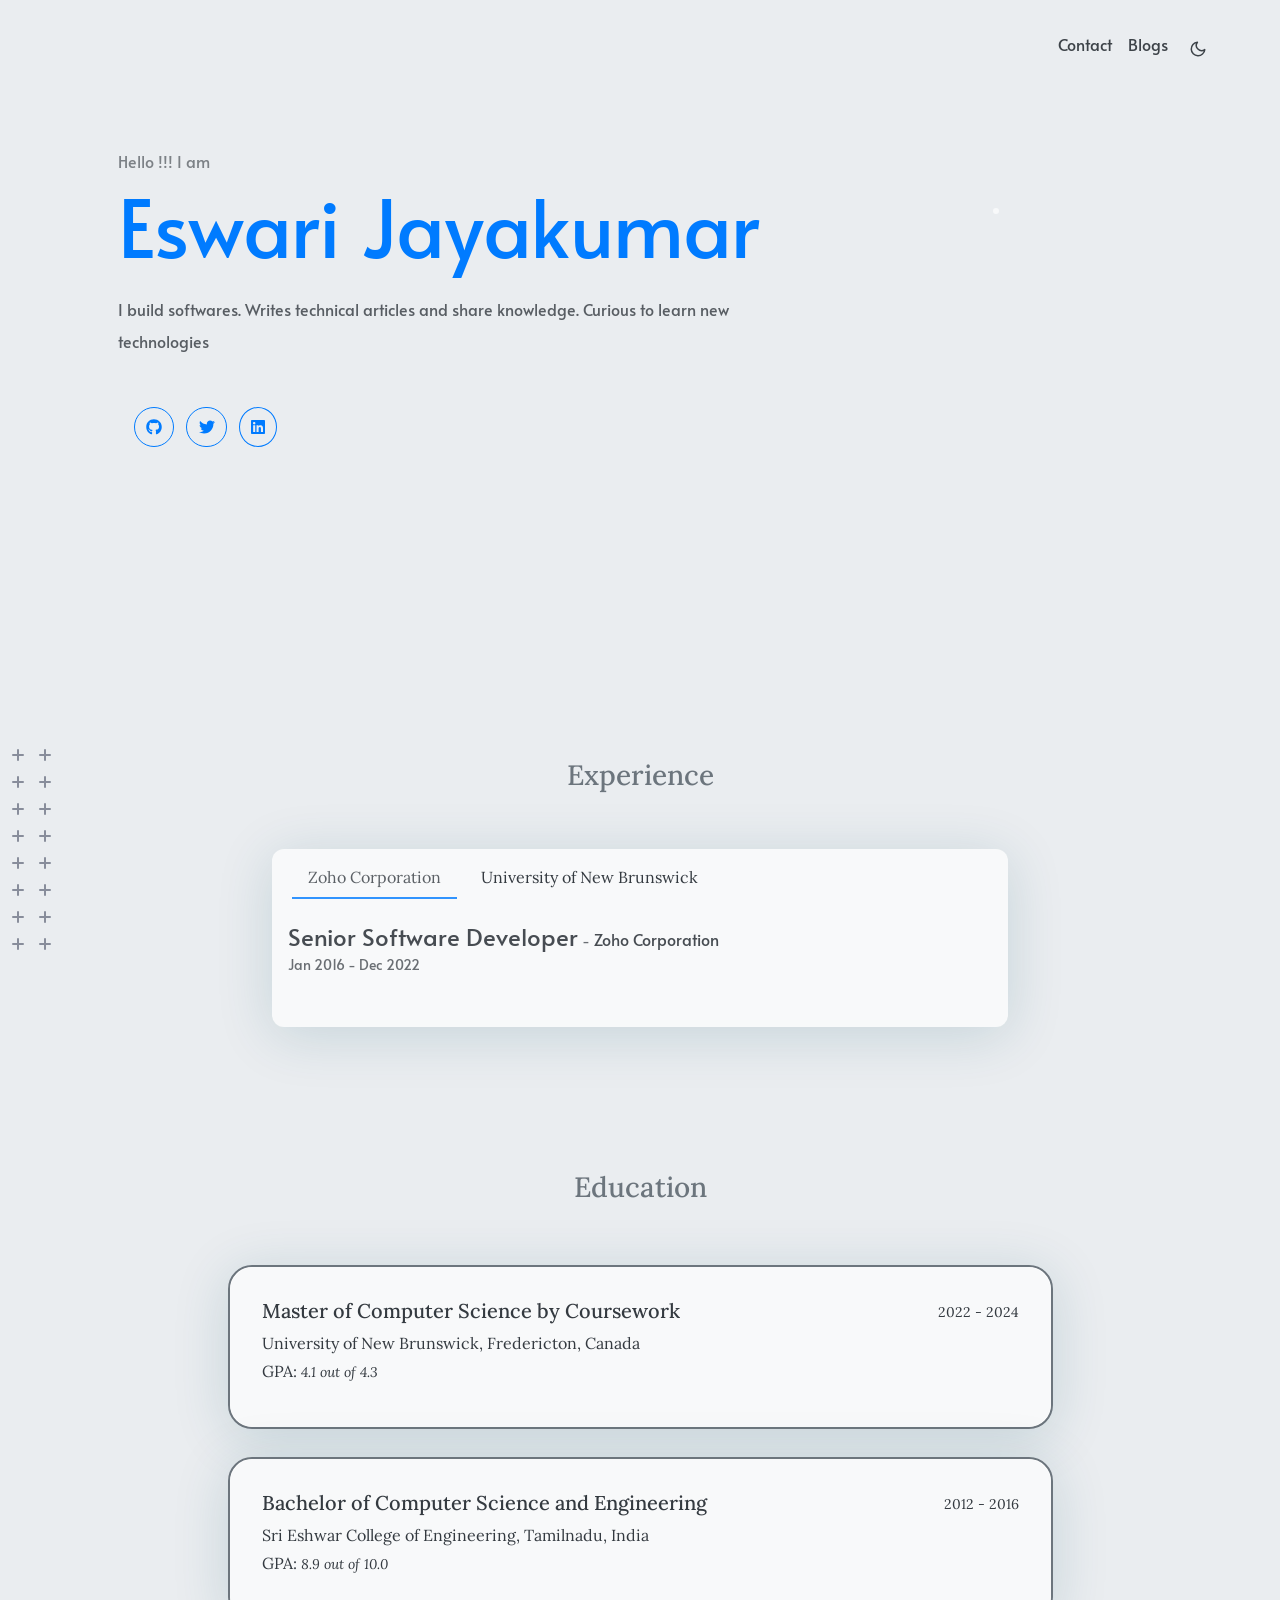
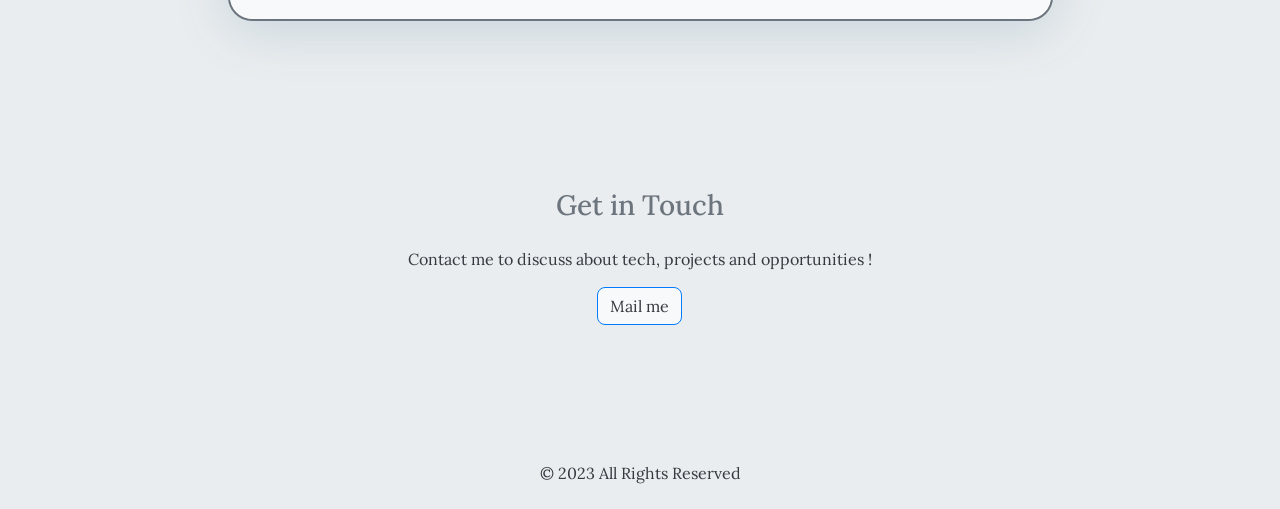
==== commit 382cde1c: "deploy: 56b5b512cbf88ed2c23085a924c8422fd53c0acf" ====
--- a/index.html
+++ b/index.html
@@ -1,16 +1,11 @@
-<!doctype html><html><head><meta name=generator content="Hugo 0.110.0"><meta charset=utf-8><meta name=viewport content="width=device-width,initial-scale=1"><meta http-equiv=x-ua-compatible content="ie=edge"><meta http-equiv=accept-ch content="DPR, Viewport-Width, Width"><link rel=icon href=/fav.png type=image/gif><link rel=preconnect href=https://fonts.googleapis.com><link rel=preconnect href=https://fonts.gstatic.com crossorigin><link rel=preload as=style href="https://fonts.googleapis.com/css2?family=Alata&family=Lora:ital,wght@0,400;0,500;0,600;0,700;1,400;1,500;1,600;1,700&family=Roboto:ital,wght@0,100;0,300;0,400;0,500;0,700;0,900;1,100;1,300;1,400;1,500;1,700;1,900&display=swap"><link rel=stylesheet href="https://fonts.googleapis.com/css2?family=Alata&family=Lora:ital,wght@0,400;0,500;0,600;0,700;1,400;1,500;1,600;1,700&family=Roboto:ital,wght@0,100;0,300;0,400;0,500;0,700;0,900;1,100;1,300;1,400;1,500;1,700;1,900&display=swap" media=print onload='this.media="all"'><noscript><link href="https://fonts.googleapis.com/css2?family=Alata&family=Lora:ital,wght@0,400;0,500;0,600;0,700;1,400;1,500;1,600;1,700&family=Roboto:ital,wght@0,100;0,300;0,400;0,500;0,700;0,900;1,100;1,300;1,400;1,500;1,700;1,900&display=swap" rel=stylesheet></noscript><link rel=stylesheet href=/css/font.css media=all><meta property="og:title" content="Eswari Personal Website"><meta property="og:description" content="Text about my cool site"><meta property="og:type" content="website"><meta property="og:url" content="http://eswarijayakumar.github.io/"><meta property="og:site_name" content="Eswari Jayakumar"><meta name=twitter:card content="summary"><meta name=twitter:title content="Eswari Personal Website"><meta name=twitter:description content="Text about my cool site"><link rel=stylesheet href=/bootstrap-5/css/bootstrap.min.css media=all><link rel=stylesheet href=/css/header.css media=all><link rel=stylesheet href=/css/footer.css media=all><link rel=stylesheet href=/css/theme.css media=all><style>:root{--text-color:#343a40;--text-secondary-color:#6c757d;--background-color:#eaedf0;--secondary-background-color:#64ffda1a;--primary-color:#007bff;--secondary-color:#f8f9fa;--text-color-dark:#e4e6eb;--text-secondary-color-dark:#b0b3b8;--background-color-dark:#18191a;--secondary-background-color-dark:#212529;--primary-color-dark:#ffffff;--secondary-color-dark:#212529}body{font-size:1rem;font-weight:400;line-height:1.5;text-align:left}html{background-color:var(--background-color)!important}body::-webkit-scrollbar{width:.5em;height:.5em;background-color:var(--background-color)}::-webkit-scrollbar-track{box-shadow:inset 0 0 6px var(--background-color);border-radius:1rem}::-webkit-scrollbar-thumb{border-radius:1rem;background-color:var(--secondary-color);outline:1px solid var(--background-color)}#search-content::-webkit-scrollbar{width:.5em;height:.1em;background-color:var(--background-color)}</style><meta name=description content="Text about my cool site"><link rel=stylesheet href=/css/index.css media=all><link rel=stylesheet href=/css/projects.css media=all><script defer src=/fontawesome-5/all-5.15.4.js></script><title>Eswari Personal Website</title></head><body class=light onload=loading()><script>localStorage.getItem("pref-theme")==="dark"?document.body.classList.add("dark"):localStorage.getItem("pref-theme")==="light"?document.body.classList.remove("dark"):window.matchMedia("(prefers-color-scheme: dark)").matches&&document.body.classList.add("dark")</script><header><nav class="pt-3 navbar navbar-expand-lg animate"><div class="container-fluid mx-xs-2 mx-sm-5 mx-md-5 mx-lg-5"><a class="navbar-brand primary-font text-wrap" href=/><img src=/fav.png width=30 height=30 class="d-inline-block align-top">
-Eswari Jayakumar</a>
-<button class=navbar-toggler type=button data-bs-toggle=collapse data-bs-target=#navbarContent aria-controls=navbarContent aria-expanded=false aria-label="Toggle navigation"><svg aria-hidden="true" height="24" viewBox="0 0 16 16" width="24" data-view-component="true"><path fill-rule="evenodd" d="M1 2.75A.75.75.0 011.75 2h12.5a.75.75.0 110 1.5H1.75A.75.75.0 011 2.75zm0 5A.75.75.0 011.75 7h12.5a.75.75.0 110 1.5H1.75A.75.75.0 011 7.75zM1.75 12a.75.75.0 100 1.5h12.5a.75.75.0 100-1.5H1.75z"/></svg></button><div class="collapse navbar-collapse text-wrap primary-font" id=navbarContent><ul class="navbar-nav ms-auto text-center"><li class="nav-item navbar-text"><a class=nav-link href=/#contact aria-label=contact>Contact</a></li><li class="nav-item navbar-text"><a class=nav-link href=/blogs title="Blog posts">Blogs</a></li><li class="nav-item navbar-text"><div class=text-center><button id=theme-toggle><svg id="moon" xmlns="http://www.w3.org/2000/svg" width="24" height="24" viewBox="0 0 24 24" fill="none" stroke="currentcolor" stroke-width="2" stroke-linecap="round" stroke-linejoin="round"><path d="M21 12.79A9 9 0 1111.21 3 7 7 0 0021 12.79z"/></svg><svg id="sun" xmlns="http://www.w3.org/2000/svg" width="24" height="24" viewBox="0 0 24 24" fill="none" stroke="currentcolor" stroke-width="2" stroke-linecap="round" stroke-linejoin="round"><circle cx="12" cy="12" r="5"/><line x1="12" y1="1" x2="12" y2="3"/><line x1="12" y1="21" x2="12" y2="23"/><line x1="4.22" y1="4.22" x2="5.64" y2="5.64"/><line x1="18.36" y1="18.36" x2="19.78" y2="19.78"/><line x1="1" y1="12" x2="3" y2="12"/><line x1="21" y1="12" x2="23" y2="12"/><line x1="4.22" y1="19.78" x2="5.64" y2="18.36"/><line x1="18.36" y1="5.64" x2="19.78" y2="4.22"/></svg></button></div></li></ul></div></div></nav></header><div id=content><section id=hero class="py-5 align-middle"><div class="container px-3 px-sm-5 px-md-5 px-lg-5 pt-lg-3"><div class=row><div class="col-sm-12 col-md-12 col-lg-8 content animate" id=primary-font><span class=subtitle>Hello !!! I am</span><h2>Eswari Jayakumar</h2><h3></h3><p class=hero-content>I build softwares. Writes technical articles and share knowledge. Curious to learn new technologies</p><div class=row><div class="col-auto h-100"></div><div class="col-auto px-0 h-100"><span id=loading-icons style=display:none><span class=px-1><a href=https://github.com/eswarijayakumar target=_blank class="btn social-icon"><i class="fab fa-github"></i></a></span>
+<!doctype html><html><head><meta name=generator content="Hugo 0.110.0"><meta charset=utf-8><meta name=viewport content="width=device-width,initial-scale=1"><meta http-equiv=x-ua-compatible content="ie=edge"><meta http-equiv=accept-ch content="DPR, Viewport-Width, Width"><link rel=icon href=/fav.png type=image/gif><link rel=preconnect href=https://fonts.googleapis.com><link rel=preconnect href=https://fonts.gstatic.com crossorigin><link rel=preload as=style href="https://fonts.googleapis.com/css2?family=Alata&family=Lora:ital,wght@0,400;0,500;0,600;0,700;1,400;1,500;1,600;1,700&family=Roboto:ital,wght@0,100;0,300;0,400;0,500;0,700;0,900;1,100;1,300;1,400;1,500;1,700;1,900&display=swap"><link rel=stylesheet href="https://fonts.googleapis.com/css2?family=Alata&family=Lora:ital,wght@0,400;0,500;0,600;0,700;1,400;1,500;1,600;1,700&family=Roboto:ital,wght@0,100;0,300;0,400;0,500;0,700;0,900;1,100;1,300;1,400;1,500;1,700;1,900&display=swap" media=print onload='this.media="all"'><noscript><link href="https://fonts.googleapis.com/css2?family=Alata&family=Lora:ital,wght@0,400;0,500;0,600;0,700;1,400;1,500;1,600;1,700&family=Roboto:ital,wght@0,100;0,300;0,400;0,500;0,700;0,900;1,100;1,300;1,400;1,500;1,700;1,900&display=swap" rel=stylesheet></noscript><link rel=stylesheet href=/css/font.css media=all><meta property="og:title" content="Eswari Personal Website"><meta property="og:description" content="Text about my cool site"><meta property="og:type" content="website"><meta property="og:url" content="http://eswarijayakumar.github.io/"><meta property="og:site_name" content="Eswari Jayakumar"><meta name=twitter:card content="summary"><meta name=twitter:title content="Eswari Personal Website"><meta name=twitter:description content="Text about my cool site"><link rel=stylesheet href=/bootstrap-5/css/bootstrap.min.css media=all><link rel=stylesheet href=/css/header.css media=all><link rel=stylesheet href=/css/footer.css media=all><link rel=stylesheet href=/css/theme.css media=all><style>:root{--text-color:#343a40;--text-secondary-color:#6c757d;--background-color:#eaedf0;--secondary-background-color:#64ffda1a;--primary-color:#007bff;--secondary-color:#f8f9fa;--text-color-dark:#e4e6eb;--text-secondary-color-dark:#b0b3b8;--background-color-dark:#18191a;--secondary-background-color-dark:#212529;--primary-color-dark:#ffffff;--secondary-color-dark:#212529}body{font-size:1rem;font-weight:400;line-height:1.5;text-align:left}html{background-color:var(--background-color)!important}body::-webkit-scrollbar{width:.5em;height:.5em;background-color:var(--background-color)}::-webkit-scrollbar-track{box-shadow:inset 0 0 6px var(--background-color);border-radius:1rem}::-webkit-scrollbar-thumb{border-radius:1rem;background-color:var(--secondary-color);outline:1px solid var(--background-color)}#search-content::-webkit-scrollbar{width:.5em;height:.1em;background-color:var(--background-color)}</style><meta name=description content="Text about my cool site"><link rel=stylesheet href=/css/index.css media=all><link rel=stylesheet href=/css/projects.css media=all><script defer src=/fontawesome-5/all-5.15.4.js></script><title>Eswari Personal Website</title></head><body class=light><script>localStorage.getItem("pref-theme")==="dark"?document.body.classList.add("dark"):localStorage.getItem("pref-theme")==="light"?document.body.classList.remove("dark"):window.matchMedia&&window.matchMedia("(prefers-color-scheme: dark)").matches&&document.body.classList.add("dark")</script><header><nav class="pt-3 navbar navbar-expand-lg animate"><div class="container-fluid mx-xs-2 mx-sm-5 mx-md-5 mx-lg-5"><button class=navbar-toggler type=button data-bs-toggle=collapse data-bs-target=#navbarContent aria-controls=navbarContent aria-expanded=false aria-label="Toggle navigation"><svg aria-hidden="true" height="24" viewBox="0 0 16 16" width="24" data-view-component="true"><path fill-rule="evenodd" d="M1 2.75A.75.75.0 011.75 2h12.5a.75.75.0 110 1.5H1.75A.75.75.0 011 2.75zm0 5A.75.75.0 011.75 7h12.5a.75.75.0 110 1.5H1.75A.75.75.0 011 7.75zM1.75 12a.75.75.0 100 1.5h12.5a.75.75.0 100-1.5H1.75z"/></svg></button><div class="collapse navbar-collapse text-wrap primary-font" id=navbarContent><ul class="navbar-nav ms-auto text-center"><li class="nav-item navbar-text"><a class=nav-link href=/#contact aria-label=contact>Contact</a></li><li class="nav-item navbar-text"><a class=nav-link href=/blogs title="Blog posts">Blogs</a></li><li class="nav-item navbar-text"><div class=text-center><button id=theme-toggle><svg id="moon" xmlns="http://www.w3.org/2000/svg" width="24" height="24" viewBox="0 0 24 24" fill="none" stroke="currentcolor" stroke-width="2" stroke-linecap="round" stroke-linejoin="round"><path d="M21 12.79A9 9 0 1111.21 3 7 7 0 0021 12.79z"/></svg><svg id="sun" xmlns="http://www.w3.org/2000/svg" width="24" height="24" viewBox="0 0 24 24" fill="none" stroke="currentcolor" stroke-width="2" stroke-linecap="round" stroke-linejoin="round"><circle cx="12" cy="12" r="5"/><line x1="12" y1="1" x2="12" y2="3"/><line x1="12" y1="21" x2="12" y2="23"/><line x1="4.22" y1="4.22" x2="5.64" y2="5.64"/><line x1="18.36" y1="18.36" x2="19.78" y2="19.78"/><line x1="1" y1="12" x2="3" y2="12"/><line x1="21" y1="12" x2="23" y2="12"/><line x1="4.22" y1="19.78" x2="5.64" y2="18.36"/><line x1="18.36" y1="5.64" x2="19.78" y2="4.22"/></svg></button></div></li></ul></div></div></nav></header><div id=content><section id=hero class="py-5 align-middle"><div class="container px-3 px-sm-5 px-md-5 px-lg-5 pt-lg-3"><div class=row><div class="col-sm-12 col-md-12 col-lg-8 content animate" id=primary-font><span class=subtitle>Hello !!! I am</span><h2>Eswari Jayakumar</h2><h3></h3><p class=hero-content>I build softwares. Writes technical articles and share knowledge. Curious to learn new technologies</p><div class=row><div class="col-auto h-100"></div><div class="col-auto px-0 h-100"><span><span class=px-1><a href=https://github.com/eswarijayakumar target=_blank class="btn social-icon"><i class="fab fa-github"></i></a></span>
 <span class=px-1><a href=https://twitter.com/eswarijk target=_blank class="btn social-icon"><i class="fab fa-twitter"></i></a></span>
 <span class=px-1><a href=https://www.linkedin.com/in/eswari-jayakumar/ target=_blank class="btn social-icon"><i class="fab fa-linkedin"></i></a></span></span></div></div></div><div class="col-sm-12 col-md-12 col-lg-4"><div class="row justify-content-center"><div class="col-sm-12 col-md-9 pt-5 image animate px-5 px-md-5 px-lg-0 text-center"><img src=/images/hero.svg class="img-thumbnail mx-auto" alt></div></div></div></div></div><div class="hero-bottom-svg d-md-block d-lg-block d-none"><svg xmlns="http://www.w3.org/2000/svg" width="201" height="201" viewBox="0 0 201 201"><g id="Group_1168" data-name="Group 1168" transform="translate(-384 -1392)"><rect id="Rectangle_2206" data-name="Rectangle 2206" width="12" height="2" rx="1" transform="translate(391 1392) rotate(90)" fill="#282f49"/><rect id="Rectangle_2271" data-name="Rectangle 2271" width="12" height="2" rx="1" transform="translate(391 1500) rotate(90)" fill="#282f49"/><rect id="Rectangle_2238" data-name="Rectangle 2238" width="12" height="2" rx="1" transform="translate(391 1446) rotate(90)" fill="#282f49"/><rect id="Rectangle_2278" data-name="Rectangle 2278" width="12" height="2" rx="1" transform="translate(391 1554) rotate(90)" fill="#282f49"/><rect id="Rectangle_2222" data-name="Rectangle 2222" width="12" height="2" rx="1" transform="translate(391 1419) rotate(90)" fill="#282f49"/><rect id="Rectangle_2272" data-name="Rectangle 2272" width="12" height="2" rx="1" transform="translate(391 1527) rotate(90)" fill="#282f49"/><rect id="Rectangle_2241" data-name="Rectangle 2241" width="12" height="2" rx="1" transform="translate(391 1473) rotate(90)" fill="#282f49"/><rect id="Rectangle_2288" data-name="Rectangle 2288" width="12" height="2" rx="1" transform="translate(391 1581) rotate(90)" fill="#282f49"/><rect id="Rectangle_2214" data-name="Rectangle 2214" width="12" height="2" rx="1" transform="translate(499 1392) rotate(90)" fill="#282f49"/><rect id="Rectangle_2289" data-name="Rectangle 2289" width="12" height="2" rx="1" transform="translate(499 1500) rotate(90)" fill="#282f49"/><rect id="Rectangle_2256" data-name="Rectangle 2256" width="12" height="2" rx="1" transform="translate(499 1446) rotate(90)" fill="#282f49"/><rect id="Rectangle_2290" data-name="Rectangle 2290" width="12" height="2" rx="1" transform="translate(499 1554) rotate(90)" fill="#282f49"/><rect id="Rectangle_2231" data-name="Rectangle 2231" width="12" height="2" rx="1" transform="translate(499 1419) rotate(90)" fill="#282f49"/><rect id="Rectangle_2291" data-name="Rectangle 2291" width="12" height="2" rx="1" transform="translate(499 1527) rotate(90)" fill="#282f49"/><rect id="Rectangle_2257" data-name="Rectangle 2257" width="12" height="2" rx="1" transform="translate(499 1473) rotate(90)" fill="#282f49"/><rect id="Rectangle_2292" data-name="Rectangle 2292" width="12" height="2" rx="1" transform="translate(499 1581) rotate(90)" fill="#282f49"/><rect id="Rectangle_2210" data-name="Rectangle 2210" width="12" height="2" rx="1" transform="translate(445 1392) rotate(90)" fill="#282f49"/><rect id="Rectangle_2279" data-name="Rectangle 2279" width="12" height="2" rx="1" transform="translate(445 1500) rotate(90)" fill="#282f49"/><rect id="Rectangle_2248" data-name="Rectangle 2248" width="12" height="2" rx="1" transform="translate(445 1446) rotate(90)" fill="#282f49"/><rect id="Rectangle_2280" data-name="Rectangle 2280" width="12" height="2" rx="1" transform="translate(445 1554) rotate(90)" fill="#282f49"/><rect id="Rectangle_2226" data-name="Rectangle 2226" width="12" height="2" rx="1" transform="translate(445 1419) rotate(90)" fill="#282f49"/><rect id="Rectangle_2281" data-name="Rectangle 2281" width="12" height="2" rx="1" transform="translate(445 1527) rotate(90)" fill="#282f49"/><rect id="Rectangle_2249" data-name="Rectangle 2249" width="12" height="2" rx="1" transform="translate(445 1473) rotate(90)" fill="#282f49"/><rect id="Rectangle_2293" data-name="Rectangle 2293" width="12" height="2" rx="1" transform="translate(445 1581) rotate(90)" fill="#282f49"/><rect id="Rectangle_2219" data-name="Rectangle 2219" width="12" height="2" rx="1" transform="translate(553 1392) rotate(90)" fill="#282f49"/><rect id="Rectangle_2310" data-name="Rectangle 2310" width="12" height="2" rx="1" transform="translate(553 1500) rotate(90)" fill="#282f49"/><rect id="Rectangle_2262" data-name="Rectangle 2262" width="12" height="2" rx="1" transform="translate(553 1446) rotate(90)" fill="#282f49"/><rect id="Rectangle_2311" data-name="Rectangle 2311" width="12" height="2" rx="1" transform="translate(553 1554) rotate(90)" fill="#282f49"/><rect id="Rectangle_2232" data-name="Rectangle 2232" width="12" height="2" rx="1" transform="translate(553 1419) rotate(90)" fill="#282f49"/><rect id="Rectangle_2312" data-name="Rectangle 2312" width="12" height="2" rx="1" transform="translate(553 1527) rotate(90)" fill="#282f49"/><rect id="Rectangle_2263" data-name="Rectangle 2263" width="12" height="2" rx="1" transform="translate(553 1473) rotate(90)" fill="#282f49"/><rect id="Rectangle_2313" data-name="Rectangle 2313" width="12" height="2" rx="1" transform="translate(553 1581) rotate(90)" fill="#282f49"/><rect id="Rectangle_2209" data-name="Rectangle 2209" width="12" height="2" rx="1" transform="translate(418 1392) rotate(90)" fill="#282f49"/><rect id="Rectangle_2273" data-name="Rectangle 2273" width="12" height="2" rx="1" transform="translate(418 1500) rotate(90)" fill="#282f49"/><rect id="Rectangle_2242" data-name="Rectangle 2242" width="12" height="2" rx="1" transform="translate(418 1446) rotate(90)" fill="#282f49"/><rect id="Rectangle_2282" data-name="Rectangle 2282" width="12" height="2" rx="1" transform="translate(418 1554) rotate(90)" fill="#282f49"/><rect id="Rectangle_2223" data-name="Rectangle 2223" width="12" height="2" rx="1" transform="translate(418 1419) rotate(90)" fill="#282f49"/><rect id="Rectangle_2274" data-name="Rectangle 2274" width="12" height="2" rx="1" transform="translate(418 1527) rotate(90)" fill="#282f49"/><rect id="Rectangle_2243" data-name="Rectangle 2243" width="12" height="2" rx="1" transform="translate(418 1473) rotate(90)" fill="#282f49"/><rect id="Rectangle_2294" data-name="Rectangle 2294" width="12" height="2" rx="1" transform="translate(418 1581) rotate(90)" fill="#282f49"/><rect id="Rectangle_2217" data-name="Rectangle 2217" width="12" height="2" rx="1" transform="translate(526 1392) rotate(90)" fill="#282f49"/><rect id="Rectangle_2314" data-name="Rectangle 2314" width="12" height="2" rx="1" transform="translate(526 1500) rotate(90)" fill="#282f49"/><rect id="Rectangle_2258" data-name="Rectangle 2258" width="12" height="2" rx="1" transform="translate(526 1446) rotate(90)" fill="#282f49"/><rect id="Rectangle_2315" data-name="Rectangle 2315" width="12" height="2" rx="1" transform="translate(526 1554) rotate(90)" fill="#282f49"/><rect id="Rectangle_2233" data-name="Rectangle 2233" width="12" height="2" rx="1" transform="translate(526 1419) rotate(90)" fill="#282f49"/><rect id="Rectangle_2316" data-name="Rectangle 2316" width="12" height="2" rx="1" transform="translate(526 1527) rotate(90)" fill="#282f49"/><rect id="Rectangle_2259" data-name="Rectangle 2259" width="12" height="2" rx="1" transform="translate(526 1473) rotate(90)" fill="#282f49"/><rect id="Rectangle_2317" data-name="Rectangle 2317" width="12" height="2" rx="1" transform="translate(526 1581) rotate(90)" fill="#282f49"/><rect id="Rectangle_2211" data-name="Rectangle 2211" width="12" height="2" rx="1" transform="translate(472 1392) rotate(90)" fill="#282f49"/><rect id="Rectangle_2295" data-name="Rectangle 2295" width="12" height="2" rx="1" transform="translate(472 1500) rotate(90)" fill="#282f49"/><rect id="Rectangle_2250" data-name="Rectangle 2250" width="12" height="2" rx="1" transform="translate(472 1446) rotate(90)" fill="#282f49"/><rect id="Rectangle_2296" data-name="Rectangle 2296" width="12" height="2" rx="1" transform="translate(472 1554) rotate(90)" fill="#282f49"/><rect id="Rectangle_2227" data-name="Rectangle 2227" width="12" height="2" rx="1" transform="translate(472 1419) rotate(90)" fill="#282f49"/><rect id="Rectangle_2297" data-name="Rectangle 2297" width="12" height="2" rx="1" transform="translate(472 1527) rotate(90)" fill="#282f49"/><rect id="Rectangle_2251" data-name="Rectangle 2251" width="12" height="2" rx="1" transform="translate(472 1473) rotate(90)" fill="#282f49"/><rect id="Rectangle_2298" data-name="Rectangle 2298" width="12" height="2" rx="1" transform="translate(472 1581) rotate(90)" fill="#282f49"/><rect id="Rectangle_2221" data-name="Rectangle 2221" width="12" height="2" rx="1" transform="translate(580 1392) rotate(90)" fill="#282f49"/><rect id="Rectangle_2318" data-name="Rectangle 2318" width="12" height="2" rx="1" transform="translate(580 1500) rotate(90)" fill="#282f49"/><rect id="Rectangle_2264" data-name="Rectangle 2264" width="12" height="2" rx="1" transform="translate(580 1446) rotate(90)" fill="#282f49"/><rect id="Rectangle_2319" data-name="Rectangle 2319" width="12" height="2" rx="1" transform="translate(580 1554) rotate(90)" fill="#282f49"/><rect id="Rectangle_2236" data-name="Rectangle 2236" width="12" height="2" rx="1" transform="translate(580 1419) rotate(90)" fill="#282f49"/><rect id="Rectangle_2320" data-name="Rectangle 2320" width="12" height="2" rx="1" transform="translate(580 1527) rotate(90)" fill="#282f49"/><rect id="Rectangle_2265" data-name="Rectangle 2265" width="12" height="2" rx="1" transform="translate(580 1473) rotate(90)" fill="#282f49"/><rect id="Rectangle_2321" data-name="Rectangle 2321" width="12" height="2" rx="1" transform="translate(580 1581) rotate(90)" fill="#282f49"/><rect id="Rectangle_2207" data-name="Rectangle 2207" width="12" height="2" rx="1" transform="translate(396 1399) rotate(-180)" fill="#282f49"/><rect id="Rectangle_2270" data-name="Rectangle 2270" width="12" height="2" rx="1" transform="translate(396 1507) rotate(-180)" fill="#282f49"/><rect id="Rectangle_2239" data-name="Rectangle 2239" width="12" height="2" rx="1" transform="translate(396 1453) rotate(-180)" fill="#282f49"/><rect id="Rectangle_2283" data-name="Rectangle 2283" width="12" height="2" rx="1" transform="translate(396 1561) rotate(-180)" fill="#282f49"/><rect id="Rectangle_2224" data-name="Rectangle 2224" width="12" height="2" rx="1" transform="translate(396 1426) rotate(-180)" fill="#282f49"/><rect id="Rectangle_2275" data-name="Rectangle 2275" width="12" height="2" rx="1" transform="translate(396 1534) rotate(-180)" fill="#282f49"/><rect id="Rectangle_2244" data-name="Rectangle 2244" width="12" height="2" rx="1" transform="translate(396 1480) rotate(-180)" fill="#282f49"/><rect id="Rectangle_2299" data-name="Rectangle 2299" width="12" height="2" rx="1" transform="translate(396 1588) rotate(-180)" fill="#282f49"/><rect id="Rectangle_2215" data-name="Rectangle 2215" width="12" height="2" rx="1" transform="translate(504 1399) rotate(-180)" fill="#282f49"/><rect id="Rectangle_2300" data-name="Rectangle 2300" width="12" height="2" rx="1" transform="translate(504 1507) rotate(-180)" fill="#282f49"/><rect id="Rectangle_2252" data-name="Rectangle 2252" width="12" height="2" rx="1" transform="translate(504 1453) rotate(-180)" fill="#282f49"/><rect id="Rectangle_2301" data-name="Rectangle 2301" width="12" height="2" rx="1" transform="translate(504 1561) rotate(-180)" fill="#282f49"/><rect id="Rectangle_2228" data-name="Rectangle 2228" width="12" height="2" rx="1" transform="translate(504 1426) rotate(-180)" fill="#282f49"/><rect id="Rectangle_2302" data-name="Rectangle 2302" width="12" height="2" rx="1" transform="translate(504 1534) rotate(-180)" fill="#282f49"/><rect id="Rectangle_2253" data-name="Rectangle 2253" width="12" height="2" rx="1" transform="translate(504 1480) rotate(-180)" fill="#282f49"/><rect id="Rectangle_2303" data-name="Rectangle 2303" width="12" height="2" rx="1" transform="translate(504 1588) rotate(-180)" fill="#282f49"/><rect id="Rectangle_2212" data-name="Rectangle 2212" width="12" height="2" rx="1" transform="translate(450 1399) rotate(-180)" fill="#282f49"/><rect id="Rectangle_2284" data-name="Rectangle 2284" width="12" height="2" rx="1" transform="translate(450 1507) rotate(-180)" fill="#282f49"/><rect id="Rectangle_2245" data-name="Rectangle 2245" width="12" height="2" rx="1" transform="translate(450 1453) rotate(-180)" fill="#282f49"/><rect id="Rectangle_2285" data-name="Rectangle 2285" width="12" height="2" rx="1" transform="translate(450 1561) rotate(-180)" fill="#282f49"/><rect id="Rectangle_2229" data-name="Rectangle 2229" width="12" height="2" rx="1" transform="translate(450 1426) rotate(-180)" fill="#282f49"/><rect id="Rectangle_2286" data-name="Rectangle 2286" width="12" height="2" rx="1" transform="translate(450 1534) rotate(-180)" fill="#282f49"/><rect id="Rectangle_2246" data-name="Rectangle 2246" width="12" height="2" rx="1" transform="translate(450 1480) rotate(-180)" fill="#282f49"/><rect id="Rectangle_2304" data-name="Rectangle 2304" width="12" height="2" rx="1" transform="translate(450 1588) rotate(-180)" fill="#282f49"/><rect id="Rectangle_2218" data-name="Rectangle 2218" width="12" height="2" rx="1" transform="translate(558 1399) rotate(-180)" fill="#282f49"/><rect id="Rectangle_2322" data-name="Rectangle 2322" width="12" height="2" rx="1" transform="translate(558 1507) rotate(-180)" fill="#282f49"/><rect id="Rectangle_2266" data-name="Rectangle 2266" width="12" height="2" rx="1" transform="translate(558 1453) rotate(-180)" fill="#282f49"/><rect id="Rectangle_2323" data-name="Rectangle 2323" width="12" height="2" rx="1" transform="translate(558 1561) rotate(-180)" fill="#282f49"/><rect id="Rectangle_2234" data-name="Rectangle 2234" width="12" height="2" rx="1" transform="translate(558 1426) rotate(-180)" fill="#282f49"/><rect id="Rectangle_2324" data-name="Rectangle 2324" width="12" height="2" rx="1" transform="translate(558 1534) rotate(-180)" fill="#282f49"/><rect id="Rectangle_2267" data-name="Rectangle 2267" width="12" height="2" rx="1" transform="translate(558 1480) rotate(-180)" fill="#282f49"/><rect id="Rectangle_2325" data-name="Rectangle 2325" width="12" height="2" rx="1" transform="translate(558 1588) rotate(-180)" fill="#282f49"/><rect id="Rectangle_2208" data-name="Rectangle 2208" width="12" height="2" rx="1" transform="translate(423 1399) rotate(-180)" fill="#282f49"/><rect id="Rectangle_2276" data-name="Rectangle 2276" width="12" height="2" rx="1" transform="translate(423 1507) rotate(-180)" fill="#282f49"/><rect id="Rectangle_2240" data-name="Rectangle 2240" width="12" height="2" rx="1" transform="translate(423 1453) rotate(-180)" fill="#282f49"/><rect id="Rectangle_2287" data-name="Rectangle 2287" width="12" height="2" rx="1" transform="translate(423 1561) rotate(-180)" fill="#282f49"/><rect id="Rectangle_2225" data-name="Rectangle 2225" width="12" height="2" rx="1" transform="translate(423 1426) rotate(-180)" fill="#282f49"/><rect id="Rectangle_2277" data-name="Rectangle 2277" width="12" height="2" rx="1" transform="translate(423 1534) rotate(-180)" fill="#282f49"/><rect id="Rectangle_2247" data-name="Rectangle 2247" width="12" height="2" rx="1" transform="translate(423 1480) rotate(-180)" fill="#282f49"/><rect id="Rectangle_2305" data-name="Rectangle 2305" width="12" height="2" rx="1" transform="translate(423 1588) rotate(-180)" fill="#282f49"/><rect id="Rectangle_2216" data-name="Rectangle 2216" width="12" height="2" rx="1" transform="translate(531 1399) rotate(-180)" fill="#282f49"/><rect id="Rectangle_2326" data-name="Rectangle 2326" width="12" height="2" rx="1" transform="translate(531 1507) rotate(-180)" fill="#282f49"/><rect id="Rectangle_2260" data-name="Rectangle 2260" width="12" height="2" rx="1" transform="translate(531 1453) rotate(-180)" fill="#282f49"/><rect id="Rectangle_2327" data-name="Rectangle 2327" width="12" height="2" rx="1" transform="translate(531 1561) rotate(-180)" fill="#282f49"/><rect id="Rectangle_2235" data-name="Rectangle 2235" width="12" height="2" rx="1" transform="translate(531 1426) rotate(-180)" fill="#282f49"/><rect id="Rectangle_2328" data-name="Rectangle 2328" width="12" height="2" rx="1" transform="translate(531 1534) rotate(-180)" fill="#282f49"/><rect id="Rectangle_2261" data-name="Rectangle 2261" width="12" height="2" rx="1" transform="translate(531 1480) rotate(-180)" fill="#282f49"/><rect id="Rectangle_2329" data-name="Rectangle 2329" width="12" height="2" rx="1" transform="translate(531 1588) rotate(-180)" fill="#282f49"/><rect id="Rectangle_2213" data-name="Rectangle 2213" width="12" height="2" rx="1" transform="translate(477 1399) rotate(-180)" fill="#282f49"/><rect id="Rectangle_2306" data-name="Rectangle 2306" width="12" height="2" rx="1" transform="translate(477 1507) rotate(-180)" fill="#282f49"/><rect id="Rectangle_2254" data-name="Rectangle 2254" width="12" height="2" rx="1" transform="translate(477 1453) rotate(-180)" fill="#282f49"/><rect id="Rectangle_2307" data-name="Rectangle 2307" width="12" height="2" rx="1" transform="translate(477 1561) rotate(-180)" fill="#282f49"/><rect id="Rectangle_2230" data-name="Rectangle 2230" width="12" height="2" rx="1" transform="translate(477 1426) rotate(-180)" fill="#282f49"/><rect id="Rectangle_2308" data-name="Rectangle 2308" width="12" height="2" rx="1" transform="translate(477 1534) rotate(-180)" fill="#282f49"/><rect id="Rectangle_2255" data-name="Rectangle 2255" width="12" height="2" rx="1" transform="translate(477 1480) rotate(-180)" fill="#282f49"/><rect id="Rectangle_2309" data-name="Rectangle 2309" width="12" height="2" rx="1" transform="translate(477 1588) rotate(-180)" fill="#282f49"/><rect id="Rectangle_2220" data-name="Rectangle 2220" width="12" height="2" rx="1" transform="translate(585 1399) rotate(-180)" fill="#282f49"/><rect id="Rectangle_2330" data-name="Rectangle 2330" width="12" height="2" rx="1" transform="translate(585 1507) rotate(-180)" fill="#282f49"/><rect id="Rectangle_2268" data-name="Rectangle 2268" width="12" height="2" rx="1" transform="translate(585 1453) rotate(-180)" fill="#282f49"/><rect id="Rectangle_2331" data-name="Rectangle 2331" width="12" height="2" rx="1" transform="translate(585 1561) rotate(-180)" fill="#282f49"/><rect id="Rectangle_2237" data-name="Rectangle 2237" width="12" height="2" rx="1" transform="translate(585 1426) rotate(-180)" fill="#282f49"/><rect id="Rectangle_2332" data-name="Rectangle 2332" width="12" height="2" rx="1" transform="translate(585 1534) rotate(-180)" fill="#282f49"/><rect id="Rectangle_2269" data-name="Rectangle 2269" width="12" height="2" rx="1" transform="translate(585 1480) rotate(-180)" fill="#282f49"/><rect id="Rectangle_2333" data-name="Rectangle 2333" width="12" height="2" rx="1" transform="translate(585 1588) rotate(-180)" fill="#282f49"/></g></svg></div></section><section id=experience class=py-5><div class=container><h3 class=text-center>Experience</h3><div class="row justify-content-center"><div class="col-sm-12 col-md-8 col-lg-8 py-5"><div class="experience-container px-3 pt-2"><ul class="nav nav-pills mb-3 bg-transparent" id=pills-tab role=tablist><li class="nav-item px-1 bg-transparent" role=presentation><div class="nav-link active bg-transparent" aria-selected=true role=tab data-bs-toggle=pill id=Zoho-Corporation-Jan-2016---Dec-2022-tab data-bs-target=#pills-Zoho-Corporation-Jan-2016---Dec-2022 aria-controls=Zoho-Corporation-Jan-2016---Dec-2022>Zoho Corporation</div></li><li class="nav-item px-1 bg-transparent" role=presentation><div class="nav-link bg-transparent" aria-selected=true role=tab data-bs-toggle=pill id=University-of-New-Brunswick-Sep-2022---Dec-2022-tab data-bs-target=#pills-University-of-New-Brunswick-Sep-2022---Dec-2022 aria-controls=University-of-New-Brunswick-Sep-2022---Dec-2022>University of New Brunswick</div></li></ul><div class="tab-content pb-5 pt-2 bg-transparent primary-font" id=pills-tabContent><div class="tab-pane fade show active bg-transparent" role=tabpanel id=pills-Zoho-Corporation-Jan-2016---Dec-2022 aria-labelledby=pills-Zoho-Corporation-Jan-2016---Dec-2022-tab><div><span class=h4>Senior Software Developer</span>
 <small>-</small>
-<a href=https://example.com target=_blank>Zoho Corporation</a><div class=pb-1><small>Jan 2016 - Dec 2022</small></div></div></div><div class="tab-pane fade bg-transparent" role=tabpanel id=pills-University-of-New-Brunswick-Sep-2022---Dec-2022 aria-labelledby=pills-University-of-New-Brunswick-Sep-2022---Dec-2022-tab><div><span class=h4>Technical Assistant</span>
+Zoho Corporation<div class=pb-1><small>Jan 2016 - Dec 2022</small></div></div></div><div class="tab-pane fade bg-transparent" role=tabpanel id=pills-University-of-New-Brunswick-Sep-2022---Dec-2022 aria-labelledby=pills-University-of-New-Brunswick-Sep-2022---Dec-2022-tab><div><span class=h4>Technical Assistant</span>
 <small>-</small>
-<a href target=_blank>University of New Brunswick</a><div class=pb-1><small>Sep 2022 - Dec 2022</small>
+University of New Brunswick<div class=pb-1><small>Sep 2022 - Dec 2022</small>
 <span class=p-2><span style=cursor:pointer data-bs-toggle=tooltip data-bs-placement=top data-bs-original-title="Worked as a Technical Assistant at University of New Brunswick"><i class="fas fa-info-circle fa-xs"></i></span></span></div></div><div class=pt-2></div></div></div></div></div></div></div></section><section id=education class=py-5><div class=container><h3 class=text-center>Education</h3><div class="row justify-content-center py-5"><div class="col-12 p-0"><div class="row row align-items-center justify-content-center m-1 mb-4"><div class=col-md-9><div class=card><div class=card-body><div class=float-end><small>2022 - 2024</small></div><h5 class=card-title>Master of Computer Science by Coursework</h5>University of New Brunswick, Fredericton, Canada<div class=py-1>GPA:
 <i><small>4.1 out of 4.3</small></i></div><div class="py-1 education-content"></div></div></div></div></div></div><div class="col-12 p-0"><div class="row row align-items-center justify-content-center m-1 mb-4"><div class=col-md-9><div class=card><div class=card-body><div class=float-end><small>2012 - 2016</small></div><h5 class=card-title>Bachelor of Computer Science and Engineering</h5>Sri Eshwar College of Engineering, Tamilnadu, India<div class=py-1>GPA:
-<i><small>8.9 out of 10.0</small></i></div><div class="py-1 education-content"></div></div></div></div></div></div></div></div></section><section id=contact class=py-5><div class=container><h3 class=text-center>Get in Touch</h3><div class="px-0 px-md-5 px-lg-5"><div class="row justify-content-center px-md-5"><div class="col-md-8 py-3"><div class=text-center>Contact me to discuss about tech, projects and opportunities !</div><div class="text-center pt-3"><a href=mailto:eswarijayakumar27@gmail.com class=btn>Mail me</a></div></div></div></div></div><div id=contact-form-status></div></section><svg xmlns="http://www.w3.org/2000/svg" style="display:none"><symbol id="check-circle-fill" viewBox="0 0 16 16"><path d="M16 8A8 8 0 110 8a8 8 0 0116 0zm-3.97-3.03a.75.75.0 00-1.08.022L7.477 9.417 5.384 7.323a.75.75.0 00-1.06 1.06L6.97 11.03a.75.75.0 001.079-.02l3.992-4.99a.75.75.0 00-.01-1.05z"/></symbol><symbol id="info-fill" viewBox="0 0 16 16"><path d="M8 16A8 8 0 108 0a8 8 0 000 16zm.93-9.412-1 4.705c-.07.34.029.533.304.533.194.0.487-.07.686-.246l-.088.416c-.287.346-.92.598-1.465.598-.703.0-1.002-.422-.808-1.319l.738-3.468c.064-.293.006-.399-.287-.47l-.451-.081.082-.381 2.29-.287zM8 5.5a1 1 0 110-2 1 1 0 010 2z"/></symbol><symbol id="exclamation-triangle-fill" viewBox="0 0 16 16"><path d="M8.982 1.566a1.13 1.13.0 00-1.96.0L.165 13.233c-.457.778.091 1.767.98 1.767h13.713c.889.0 1.438-.99.98-1.767L8.982 1.566zM8 5c.535.0.954.462.9.995l-.35 3.507a.552.552.0 01-1.1.0L7.1 5.995A.905.905.0 018 5zm.002 6a1 1 0 110 2 1 1 0 010-2z"/></symbol></svg></div><footer><div class="container py-3" id=recent-posts></div><div class="text-center pt-2"></div><div class="container py-4"><div class="row justify-content-center"><div class="col-md-4 text-center"><div class=pb-2><a href=http://eswarijayakumar.github.io/ title="Eswari Personal Website"><img alt="Footer logo" src=/fav.png height=40px width=40px></a></div>&copy; 2023 All Rights Reserved<div class=text-secondary>Made with
-<span class=text-danger>&#10084;</span>
-and
-<a href=https://github.com/gurusabarish/hugo-profile target=_blank title="Designed and developed by gurusabarish">Hugo Profile</a></div></div></div></div></footer><script src=/bootstrap-5/js/bootstrap.bundle.min.js></script>
-<script>document.body.className.includes("dark")&&(document.body.classList.remove("dark"),localStorage.setItem("pref-theme","light"))</script><script>document.getElementById("theme-toggle").addEventListener("click",()=>{document.body.className.includes("dark")?(document.body.classList.remove("dark"),localStorage.setItem("pref-theme","light")):(document.body.classList.add("dark"),localStorage.setItem("pref-theme","dark"))});var tooltipTriggerList=[].slice.call(document.querySelectorAll('[data-bs-toggle="tooltip"]')),tooltipList=tooltipTriggerList.map(function(e){return new bootstrap.Tooltip(e)})</script><script>let loadingIcons;function loading(){myVar=setTimeout(showPage,100)}function showPage(){try{document.getElementById("loading-icons").style.display="block"}catch{}}</script><section id=search-content class=py-2><div class=container id=search-results></div></section></body></html>+<i><small>8.9 out of 10.0</small></i></div><div class="py-1 education-content"></div></div></div></div></div></div></div></div></section><section id=contact class=py-5><div class=container><h3 class=text-center>Get in Touch</h3><div class="px-0 px-md-5 px-lg-5"><div class="row justify-content-center px-md-5"><div class="col-md-8 py-3"><div class=text-center>Contact me to discuss about tech, projects and opportunities !</div><div class="text-center pt-3"><a href=mailto:eswarijayakumar27@gmail.com class=btn>Mail me</a></div></div></div></div></div><div id=contact-form-status></div></section><svg xmlns="http://www.w3.org/2000/svg" style="display:none"><symbol id="check-circle-fill" viewBox="0 0 16 16"><path d="M16 8A8 8 0 110 8a8 8 0 0116 0zm-3.97-3.03a.75.75.0 00-1.08.022L7.477 9.417 5.384 7.323a.75.75.0 00-1.06 1.06L6.97 11.03a.75.75.0 001.079-.02l3.992-4.99a.75.75.0 00-.01-1.05z"/></symbol><symbol id="info-fill" viewBox="0 0 16 16"><path d="M8 16A8 8 0 108 0a8 8 0 000 16zm.93-9.412-1 4.705c-.07.34.029.533.304.533.194.0.487-.07.686-.246l-.088.416c-.287.346-.92.598-1.465.598-.703.0-1.002-.422-.808-1.319l.738-3.468c.064-.293.006-.399-.287-.47l-.451-.081.082-.381 2.29-.287zM8 5.5a1 1 0 110-2 1 1 0 010 2z"/></symbol><symbol id="exclamation-triangle-fill" viewBox="0 0 16 16"><path d="M8.982 1.566a1.13 1.13.0 00-1.96.0L.165 13.233c-.457.778.091 1.767.98 1.767h13.713c.889.0 1.438-.99.98-1.767L8.982 1.566zM8 5c.535.0.954.462.9.995l-.35 3.507a.552.552.0 01-1.1.0L7.1 5.995A.905.905.0 018 5zm.002 6a1 1 0 110 2 1 1 0 010-2z"/></symbol></svg></div><footer><div class="container py-3" id=recent-posts></div><div class="text-center pt-2"></div><div class="container py-4"><div class="row justify-content-center"><div class="col-md-4 text-center"><div class=pb-2></div>&copy; 2023 All Rights Reserved</div></div></div></footer><script src=/bootstrap-5/js/bootstrap.bundle.min.js></script>
+<script>document.body.className.includes("dark")&&(document.body.classList.remove("dark"),localStorage.setItem("pref-theme","light"))</script><script>document.getElementById("theme-toggle").addEventListener("click",()=>{document.body.className.includes("dark")?(document.body.classList.remove("dark"),localStorage.setItem("pref-theme","light")):(document.body.classList.add("dark"),localStorage.setItem("pref-theme","dark"))});var tooltipTriggerList=[].slice.call(document.querySelectorAll('[data-bs-toggle="tooltip"]')),tooltipList=tooltipTriggerList.map(function(e){return new bootstrap.Tooltip(e)})</script><section id=search-content class=py-2><div class=container id=search-results></div></section></body></html>
